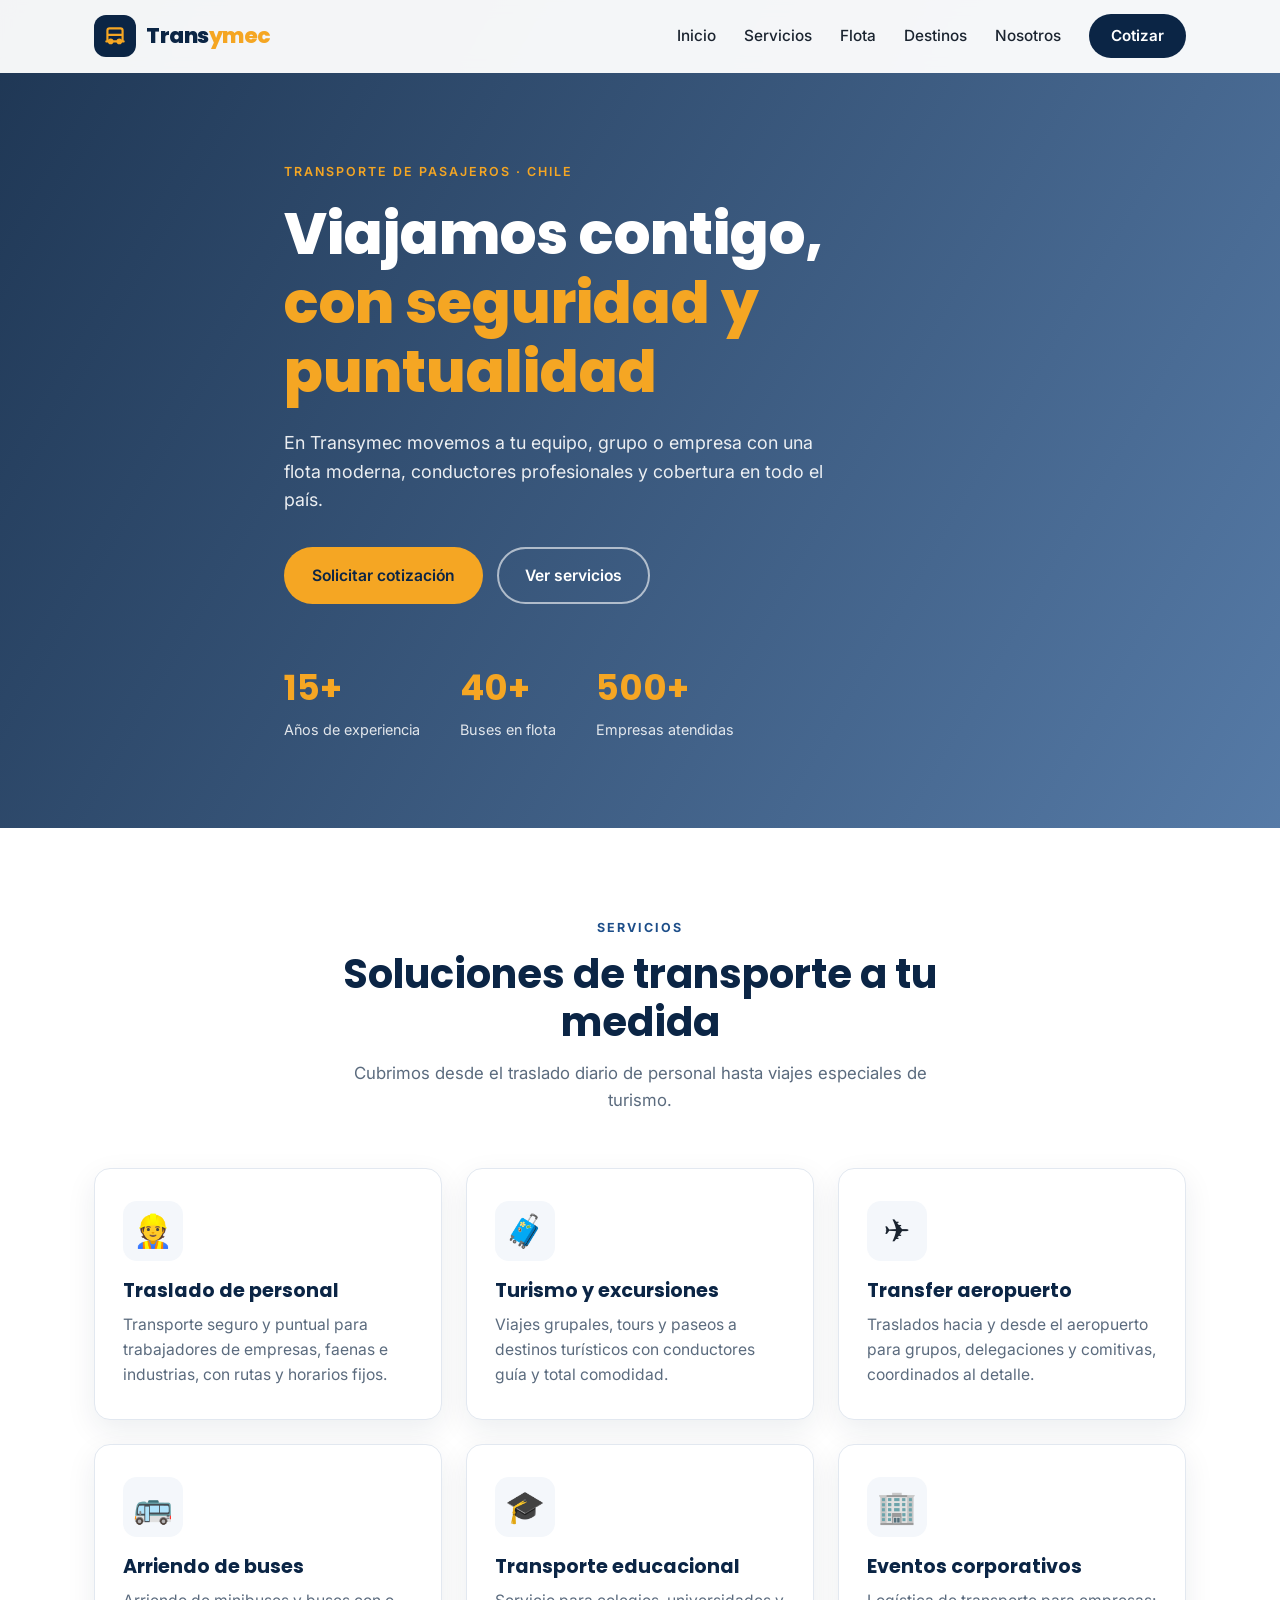
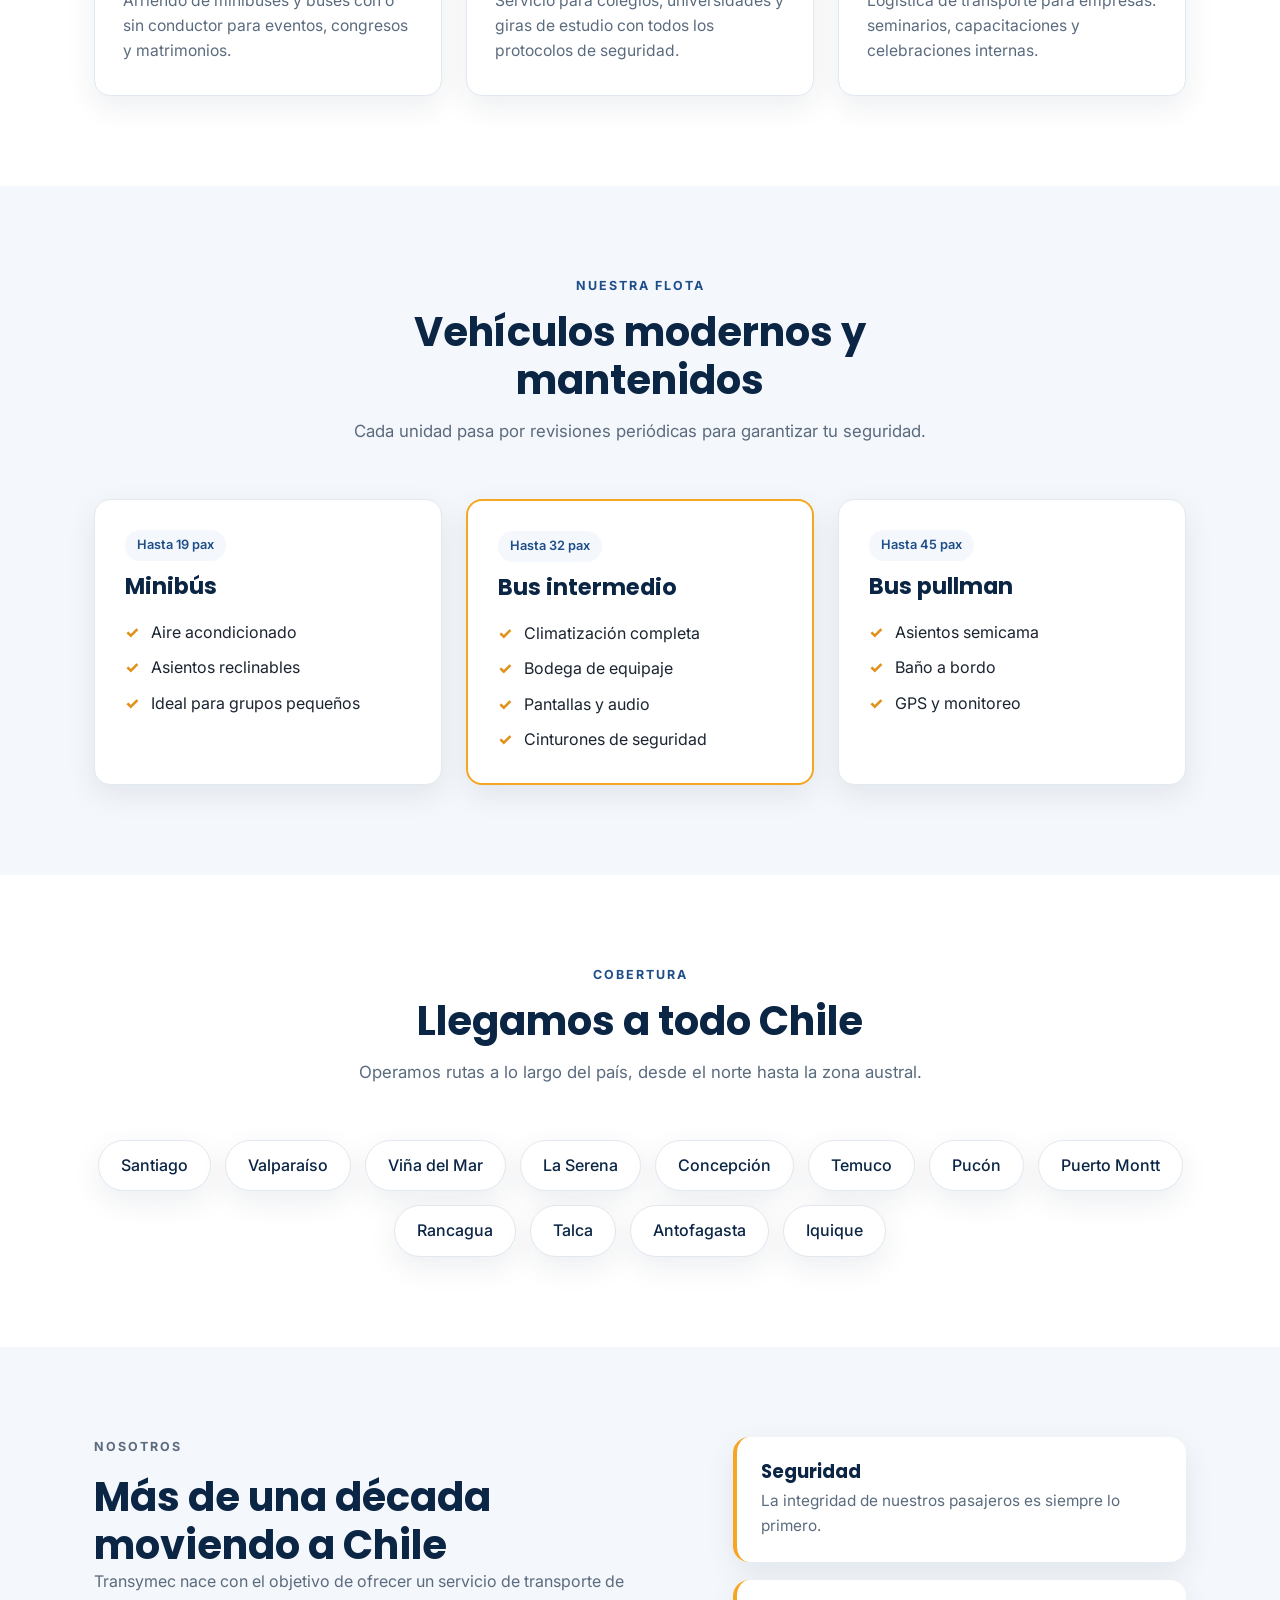
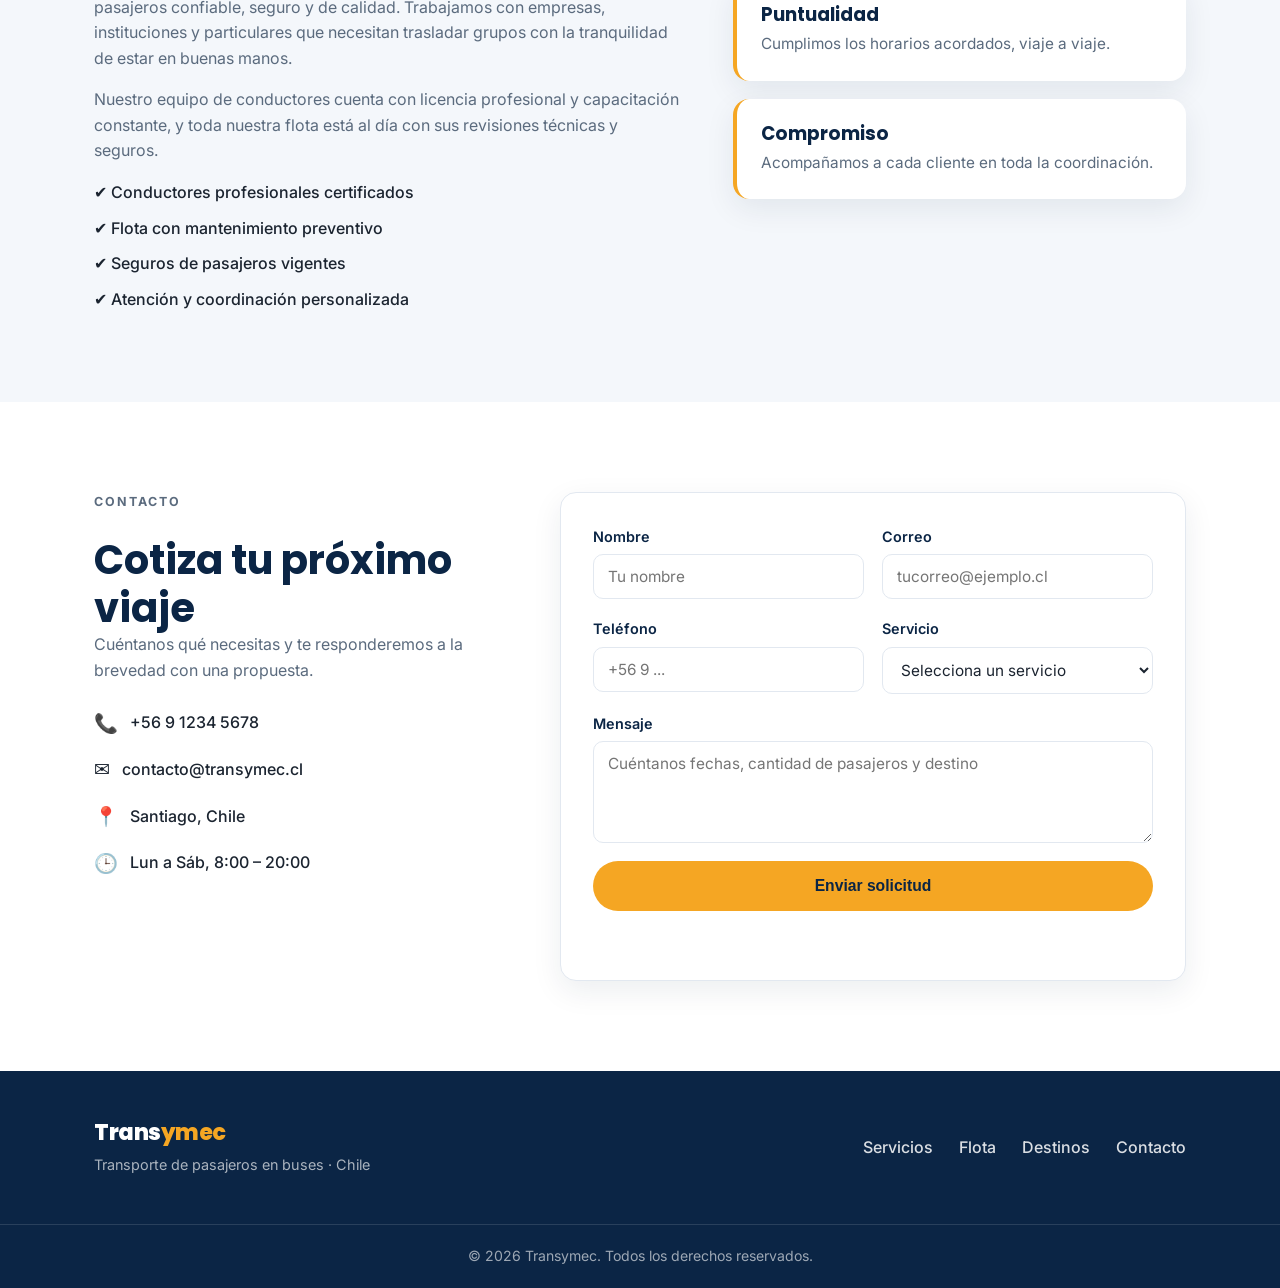
==== index.html @ c22616ce "Sitio web Transymec - versión inicial" ====
<!DOCTYPE html>
<html lang="es-CL">
<head>
  <meta charset="UTF-8" />
  <meta name="viewport" content="width=device-width, initial-scale=1.0" />
  <meta name="description" content="Transymec - Transporte de pasajeros en buses. Servicios de turismo, transfer, traslado de personal y arriendo de buses en todo Chile." />
  <title>Transymec | Transporte de Pasajeros en Buses</title>
  <link rel="preconnect" href="https://fonts.googleapis.com" />
  <link rel="preconnect" href="https://fonts.gstatic.com" crossorigin />
  <link href="https://fonts.googleapis.com/css2?family=Inter:wght@400;500;600;700;800&family=Poppins:wght@600;700;800&display=swap" rel="stylesheet" />
  <link rel="stylesheet" href="styles.css" />
</head>
<body>
  <!-- ===== Header ===== -->
  <header class="header" id="header">
    <div class="container header__inner">
      <a href="#inicio" class="brand" aria-label="Transymec inicio">
        <span class="brand__mark" aria-hidden="true">
          <svg viewBox="0 0 24 24" width="26" height="26" fill="none" stroke="currentColor" stroke-width="2" stroke-linecap="round" stroke-linejoin="round">
            <path d="M4 17h16M5 17V7a2 2 0 0 1 2-2h10a2 2 0 0 1 2 2v10M5 11h14"/>
            <circle cx="8" cy="17" r="1.6"/><circle cx="16" cy="17" r="1.6"/>
          </svg>
        </span>
        <span class="brand__text">Trans<span>ymec</span></span>
      </a>

      <nav class="nav" id="nav">
        <a href="#inicio" class="nav__link">Inicio</a>
        <a href="#servicios" class="nav__link">Servicios</a>
        <a href="#flota" class="nav__link">Flota</a>
        <a href="#destinos" class="nav__link">Destinos</a>
        <a href="#nosotros" class="nav__link">Nosotros</a>
        <a href="#contacto" class="nav__cta">Cotizar</a>
      </nav>

      <button class="nav__toggle" id="navToggle" aria-label="Abrir menú" aria-expanded="false">
        <span></span><span></span><span></span>
      </button>
    </div>
  </header>

  <!-- ===== Hero ===== -->
  <section class="hero" id="inicio">
    <div class="hero__overlay"></div>
    <div class="container hero__content">
      <p class="hero__eyebrow">Transporte de pasajeros · Chile</p>
      <h1 class="hero__title">Viajamos contigo,<br><span>con seguridad y puntualidad</span></h1>
      <p class="hero__lead">
        En Transymec movemos a tu equipo, grupo o empresa con una flota moderna,
        conductores profesionales y cobertura en todo el país.
      </p>
      <div class="hero__actions">
        <a href="#contacto" class="btn btn--primary">Solicitar cotización</a>
        <a href="#servicios" class="btn btn--ghost">Ver servicios</a>
      </div>
      <div class="hero__stats">
        <div class="stat"><strong data-count="15">0</strong><span>Años de experiencia</span></div>
        <div class="stat"><strong data-count="40">0</strong><span>Buses en flota</span></div>
        <div class="stat"><strong data-count="500">0</strong><span>Empresas atendidas</span></div>
      </div>
    </div>
  </section>

  <!-- ===== Servicios ===== -->
  <section class="section" id="servicios">
    <div class="container">
      <div class="section__head">
        <p class="section__eyebrow">Servicios</p>
        <h2 class="section__title">Soluciones de transporte a tu medida</h2>
        <p class="section__subtitle">Cubrimos desde el traslado diario de personal hasta viajes especiales de turismo.</p>
      </div>

      <div class="cards">
        <article class="card">
          <div class="card__icon">👷</div>
          <h3>Traslado de personal</h3>
          <p>Transporte seguro y puntual para trabajadores de empresas, faenas e industrias, con rutas y horarios fijos.</p>
        </article>
        <article class="card">
          <div class="card__icon">🧳</div>
          <h3>Turismo y excursiones</h3>
          <p>Viajes grupales, tours y paseos a destinos turísticos con conductores guía y total comodidad.</p>
        </article>
        <article class="card">
          <div class="card__icon">✈️</div>
          <h3>Transfer aeropuerto</h3>
          <p>Traslados hacia y desde el aeropuerto para grupos, delegaciones y comitivas, coordinados al detalle.</p>
        </article>
        <article class="card">
          <div class="card__icon">🚌</div>
          <h3>Arriendo de buses</h3>
          <p>Arriendo de minibuses y buses con o sin conductor para eventos, congresos y matrimonios.</p>
        </article>
        <article class="card">
          <div class="card__icon">🎓</div>
          <h3>Transporte educacional</h3>
          <p>Servicio para colegios, universidades y giras de estudio con todos los protocolos de seguridad.</p>
        </article>
        <article class="card">
          <div class="card__icon">🏢</div>
          <h3>Eventos corporativos</h3>
          <p>Logística de transporte para empresas: seminarios, capacitaciones y celebraciones internas.</p>
        </article>
      </div>
    </div>
  </section>

  <!-- ===== Flota ===== -->
  <section class="section section--alt" id="flota">
    <div class="container">
      <div class="section__head">
        <p class="section__eyebrow">Nuestra flota</p>
        <h2 class="section__title">Vehículos modernos y mantenidos</h2>
        <p class="section__subtitle">Cada unidad pasa por revisiones periódicas para garantizar tu seguridad.</p>
      </div>

      <div class="fleet">
        <article class="fleet__item">
          <div class="fleet__head"><span class="fleet__cap">Hasta 19 pax</span><h3>Minibús</h3></div>
          <ul class="fleet__feats">
            <li>Aire acondicionado</li>
            <li>Asientos reclinables</li>
            <li>Ideal para grupos pequeños</li>
          </ul>
        </article>
        <article class="fleet__item fleet__item--featured">
          <div class="fleet__head"><span class="fleet__cap">Hasta 32 pax</span><h3>Bus intermedio</h3></div>
          <ul class="fleet__feats">
            <li>Climatización completa</li>
            <li>Bodega de equipaje</li>
            <li>Pantallas y audio</li>
            <li>Cinturones de seguridad</li>
          </ul>
        </article>
        <article class="fleet__item">
          <div class="fleet__head"><span class="fleet__cap">Hasta 45 pax</span><h3>Bus pullman</h3></div>
          <ul class="fleet__feats">
            <li>Asientos semicama</li>
            <li>Baño a bordo</li>
            <li>GPS y monitoreo</li>
          </ul>
        </article>
      </div>
    </div>
  </section>

  <!-- ===== Destinos ===== -->
  <section class="section" id="destinos">
    <div class="container">
      <div class="section__head">
        <p class="section__eyebrow">Cobertura</p>
        <h2 class="section__title">Llegamos a todo Chile</h2>
        <p class="section__subtitle">Operamos rutas a lo largo del país, desde el norte hasta la zona austral.</p>
      </div>

      <div class="destinos">
        <span class="chip">Santiago</span>
        <span class="chip">Valparaíso</span>
        <span class="chip">Viña del Mar</span>
        <span class="chip">La Serena</span>
        <span class="chip">Concepción</span>
        <span class="chip">Temuco</span>
        <span class="chip">Pucón</span>
        <span class="chip">Puerto Montt</span>
        <span class="chip">Rancagua</span>
        <span class="chip">Talca</span>
        <span class="chip">Antofagasta</span>
        <span class="chip">Iquique</span>
      </div>
    </div>
  </section>

  <!-- ===== Nosotros ===== -->
  <section class="section section--alt" id="nosotros">
    <div class="container about">
      <div class="about__text">
        <p class="section__eyebrow">Nosotros</p>
        <h2 class="section__title">Más de una década moviendo a Chile</h2>
        <p>
          Transymec nace con el objetivo de ofrecer un servicio de transporte de pasajeros
          confiable, seguro y de calidad. Trabajamos con empresas, instituciones y particulares
          que necesitan trasladar grupos con la tranquilidad de estar en buenas manos.
        </p>
        <p>
          Nuestro equipo de conductores cuenta con licencia profesional y capacitación constante,
          y toda nuestra flota está al día con sus revisiones técnicas y seguros.
        </p>
        <ul class="about__list">
          <li>✔ Conductores profesionales certificados</li>
          <li>✔ Flota con mantenimiento preventivo</li>
          <li>✔ Seguros de pasajeros vigentes</li>
          <li>✔ Atención y coordinación personalizada</li>
        </ul>
      </div>
      <div class="about__values">
        <div class="value"><h4>Seguridad</h4><p>La integridad de nuestros pasajeros es siempre lo primero.</p></div>
        <div class="value"><h4>Puntualidad</h4><p>Cumplimos los horarios acordados, viaje a viaje.</p></div>
        <div class="value"><h4>Compromiso</h4><p>Acompañamos a cada cliente en toda la coordinación.</p></div>
      </div>
    </div>
  </section>

  <!-- ===== Contacto ===== -->
  <section class="section" id="contacto">
    <div class="container contact">
      <div class="contact__info">
        <p class="section__eyebrow">Contacto</p>
        <h2 class="section__title">Cotiza tu próximo viaje</h2>
        <p>Cuéntanos qué necesitas y te responderemos a la brevedad con una propuesta.</p>
        <ul class="contact__list">
          <li><span>📞</span> +56 9 1234 5678</li>
          <li><span>✉️</span> contacto@transymec.cl</li>
          <li><span>📍</span> Santiago, Chile</li>
          <li><span>🕒</span> Lun a Sáb, 8:00 – 20:00</li>
        </ul>
      </div>

      <form class="contact__form" id="contactForm" novalidate>
        <div class="field">
          <label for="nombre">Nombre</label>
          <input type="text" id="nombre" name="nombre" placeholder="Tu nombre" required />
        </div>
        <div class="field">
          <label for="email">Correo</label>
          <input type="email" id="email" name="email" placeholder="tucorreo@ejemplo.cl" required />
        </div>
        <div class="field">
          <label for="telefono">Teléfono</label>
          <input type="tel" id="telefono" name="telefono" placeholder="+56 9 ..." />
        </div>
        <div class="field">
          <label for="servicio">Servicio</label>
          <select id="servicio" name="servicio">
            <option value="">Selecciona un servicio</option>
            <option>Traslado de personal</option>
            <option>Turismo y excursiones</option>
            <option>Transfer aeropuerto</option>
            <option>Arriendo de buses</option>
            <option>Transporte educacional</option>
            <option>Eventos corporativos</option>
          </select>
        </div>
        <div class="field field--full">
          <label for="mensaje">Mensaje</label>
          <textarea id="mensaje" name="mensaje" rows="4" placeholder="Cuéntanos fechas, cantidad de pasajeros y destino"></textarea>
        </div>
        <button type="submit" class="btn btn--primary btn--block">Enviar solicitud</button>
        <p class="form__msg" id="formMsg" role="status"></p>
      </form>
    </div>
  </section>

  <!-- ===== Footer ===== -->
  <footer class="footer">
    <div class="container footer__inner">
      <div class="footer__brand">
        <span class="brand__text">Trans<span>ymec</span></span>
        <p>Transporte de pasajeros en buses · Chile</p>
      </div>
      <nav class="footer__nav">
        <a href="#servicios">Servicios</a>
        <a href="#flota">Flota</a>
        <a href="#destinos">Destinos</a>
        <a href="#contacto">Contacto</a>
      </nav>
    </div>
    <div class="footer__bottom">
      <div class="container">
        <p>© <span id="year"></span> Transymec. Todos los derechos reservados.</p>
      </div>
    </div>
  </footer>

  <script src="script.js"></script>
</body>
</html>
---- styles.css ----
/* ===== Variables & Reset ===== */
:root {
  --blue-900: #0b2545;
  --blue-700: #13315c;
  --blue-500: #1d4e89;
  --accent: #f5a623;
  --accent-dark: #e0911a;
  --ink: #1b2430;
  --muted: #5b6b7e;
  --bg: #ffffff;
  --bg-alt: #f4f7fb;
  --line: #e2e8f0;
  --white: #ffffff;
  --radius: 16px;
  --shadow: 0 10px 30px rgba(11, 37, 69, 0.08);
  --shadow-lg: 0 20px 50px rgba(11, 37, 69, 0.15);
  --max: 1140px;
}

* { margin: 0; padding: 0; box-sizing: border-box; }

html { scroll-behavior: smooth; scroll-padding-top: 80px; }

body {
  font-family: "Inter", system-ui, -apple-system, sans-serif;
  color: var(--ink);
  background: var(--bg);
  line-height: 1.6;
  -webkit-font-smoothing: antialiased;
}

h1, h2, h3, h4, .brand__text { font-family: "Poppins", "Inter", sans-serif; line-height: 1.2; }
img { max-width: 100%; display: block; }
a { text-decoration: none; color: inherit; }

.container { width: 100%; max-width: var(--max); margin: 0 auto; padding: 0 24px; }

/* ===== Buttons ===== */
.btn {
  display: inline-flex; align-items: center; justify-content: center;
  gap: 8px; padding: 14px 26px; border-radius: 999px;
  font-weight: 600; font-size: 0.98rem; cursor: pointer;
  border: 2px solid transparent; transition: transform .15s ease, box-shadow .2s ease, background .2s ease;
}
.btn:active { transform: translateY(1px); }
.btn--primary { background: var(--accent); color: var(--blue-900); }
.btn--primary:hover { background: var(--accent-dark); box-shadow: 0 8px 20px rgba(245,166,35,.35); }
.btn--ghost { background: transparent; color: var(--white); border-color: rgba(255,255,255,.6); }
.btn--ghost:hover { background: rgba(255,255,255,.12); }
.btn--block { width: 100%; }

/* ===== Header ===== */
.header {
  position: fixed; top: 0; left: 0; right: 0; z-index: 100;
  background: rgba(255,255,255,.95); backdrop-filter: blur(8px);
  border-bottom: 1px solid transparent; transition: box-shadow .25s ease, border-color .25s ease;
}
.header.scrolled { box-shadow: var(--shadow); border-color: var(--line); }
.header__inner { display: flex; align-items: center; justify-content: space-between; height: 72px; }

.brand { display: inline-flex; align-items: center; gap: 10px; color: var(--blue-900); }
.brand__mark {
  display: grid; place-items: center; width: 42px; height: 42px;
  border-radius: 12px; background: var(--blue-900); color: var(--accent);
}
.brand__text { font-weight: 800; font-size: 1.35rem; letter-spacing: -.5px; }
.brand__text span { color: var(--accent); }

.nav { display: flex; align-items: center; gap: 28px; }
.nav__link { font-weight: 500; color: var(--ink); font-size: .96rem; position: relative; }
.nav__link::after {
  content: ""; position: absolute; left: 0; bottom: -6px; width: 0; height: 2px;
  background: var(--accent); transition: width .2s ease;
}
.nav__link:hover { color: var(--blue-500); }
.nav__link:hover::after { width: 100%; }
.nav__cta {
  background: var(--blue-900); color: var(--white); padding: 10px 22px;
  border-radius: 999px; font-weight: 600; font-size: .95rem; transition: background .2s ease;
}
.nav__cta:hover { background: var(--blue-700); }

.nav__toggle { display: none; flex-direction: column; gap: 5px; background: none; border: none; cursor: pointer; padding: 6px; }
.nav__toggle span { width: 26px; height: 3px; background: var(--blue-900); border-radius: 2px; transition: .3s ease; }
.nav__toggle.open span:nth-child(1) { transform: translateY(8px) rotate(45deg); }
.nav__toggle.open span:nth-child(2) { opacity: 0; }
.nav__toggle.open span:nth-child(3) { transform: translateY(-8px) rotate(-45deg); }

/* ===== Hero ===== */
.hero {
  position: relative; min-height: 92vh; display: flex; align-items: center;
  padding-top: 72px; color: var(--white);
  background:
    linear-gradient(120deg, rgba(11,37,69,.92), rgba(29,78,137,.75)),
    url("https://images.unsplash.com/photo-1544620347-c4fd4a3d5957?auto=format&fit=crop&w=1600&q=80") center/cover no-repeat;
}
.hero__content { position: relative; max-width: 760px; padding-top: 40px; padding-bottom: 40px; }
.hero__eyebrow {
  display: inline-block; text-transform: uppercase; letter-spacing: 2px;
  font-size: .78rem; font-weight: 600; color: var(--accent); margin-bottom: 18px;
}
.hero__title { font-size: clamp(2.2rem, 5vw, 3.6rem); font-weight: 800; }
.hero__title span { color: var(--accent); }
.hero__lead { margin: 22px 0 32px; font-size: 1.12rem; max-width: 560px; color: rgba(255,255,255,.9); }
.hero__actions { display: flex; gap: 14px; flex-wrap: wrap; }

.hero__stats { display: flex; gap: 40px; margin-top: 56px; flex-wrap: wrap; }
.stat strong { display: block; font-family: "Poppins"; font-size: 2.2rem; color: var(--accent); }
.stat span { font-size: .9rem; color: rgba(255,255,255,.85); }

/* ===== Sections ===== */
.section { padding: 90px 0; }
.section--alt { background: var(--bg-alt); }
.section__head { text-align: center; max-width: 640px; margin: 0 auto 54px; }
.section__eyebrow { text-transform: uppercase; letter-spacing: 2px; font-size: .78rem; font-weight: 700; color: var(--blue-500); margin-bottom: 12px; }
.section__title { font-size: clamp(1.7rem, 3.4vw, 2.5rem); font-weight: 700; color: var(--blue-900); }
.section__subtitle { margin-top: 14px; color: var(--muted); font-size: 1.05rem; }

/* ===== Cards (servicios) ===== */
.cards { display: grid; grid-template-columns: repeat(3, 1fr); gap: 24px; }
.card {
  background: var(--white); border: 1px solid var(--line); border-radius: var(--radius);
  padding: 32px 28px; box-shadow: var(--shadow); transition: transform .2s ease, box-shadow .2s ease;
}
.card:hover { transform: translateY(-6px); box-shadow: var(--shadow-lg); }
.card__icon { font-size: 2rem; width: 60px; height: 60px; display: grid; place-items: center; border-radius: 14px; background: var(--bg-alt); margin-bottom: 18px; }
.card h3 { font-size: 1.2rem; color: var(--blue-900); margin-bottom: 10px; }
.card p { color: var(--muted); font-size: .98rem; }

/* ===== Flota ===== */
.fleet { display: grid; grid-template-columns: repeat(3, 1fr); gap: 24px; }
.fleet__item {
  background: var(--white); border: 1px solid var(--line); border-radius: var(--radius);
  padding: 30px; box-shadow: var(--shadow); display: flex; flex-direction: column; gap: 20px;
}
.fleet__item--featured { border: 2px solid var(--accent); transform: translateY(-8px); }
.fleet__cap { display: inline-block; font-size: .8rem; font-weight: 600; color: var(--blue-500); background: var(--bg-alt); padding: 5px 12px; border-radius: 999px; }
.fleet__head h3 { margin-top: 12px; color: var(--blue-900); font-size: 1.4rem; }
.fleet__feats { list-style: none; display: flex; flex-direction: column; gap: 10px; }
.fleet__feats li { position: relative; padding-left: 26px; color: var(--ink); }
.fleet__feats li::before { content: "✓"; position: absolute; left: 0; color: var(--accent-dark); font-weight: 800; }

/* ===== Destinos ===== */
.destinos { display: flex; flex-wrap: wrap; gap: 14px; justify-content: center; }
.chip {
  background: var(--white); border: 1px solid var(--line); border-radius: 999px;
  padding: 12px 22px; font-weight: 500; color: var(--blue-900); box-shadow: var(--shadow);
  transition: transform .15s ease, background .2s ease, color .2s ease;
}
.chip:hover { background: var(--blue-900); color: var(--white); transform: translateY(-3px); }

/* ===== Nosotros ===== */
.about { display: grid; grid-template-columns: 1.3fr 1fr; gap: 50px; align-items: start; }
.about__text p { color: var(--muted); margin-bottom: 16px; }
.about__list { list-style: none; margin-top: 10px; display: grid; gap: 10px; }
.about__list li { font-weight: 500; color: var(--ink); }
.about__values { display: grid; gap: 18px; }
.value { background: var(--white); border-radius: var(--radius); padding: 24px; border-left: 4px solid var(--accent); box-shadow: var(--shadow); }
.value h4 { color: var(--blue-900); font-size: 1.15rem; margin-bottom: 6px; }
.value p { color: var(--muted); font-size: .96rem; }

/* ===== Contacto ===== */
.contact { display: grid; grid-template-columns: 1fr 1.2fr; gap: 50px; align-items: start; }
.contact__info p { color: var(--muted); margin-bottom: 24px; }
.contact__list { list-style: none; display: grid; gap: 16px; }
.contact__list li { display: flex; align-items: center; gap: 12px; font-weight: 500; }
.contact__list span { font-size: 1.2rem; }

.contact__form {
  background: var(--white); border: 1px solid var(--line); border-radius: var(--radius);
  padding: 32px; box-shadow: var(--shadow); display: grid; grid-template-columns: 1fr 1fr; gap: 18px;
}
.field { display: flex; flex-direction: column; gap: 6px; }
.field--full { grid-column: 1 / -1; }
.field label { font-size: .9rem; font-weight: 600; color: var(--blue-900); }
.field input, .field select, .field textarea {
  border: 1px solid var(--line); border-radius: 10px; padding: 12px 14px;
  font-family: inherit; font-size: .96rem; color: var(--ink); background: var(--bg); transition: border-color .2s ease, box-shadow .2s ease;
}
.field input:focus, .field select:focus, .field textarea:focus {
  outline: none; border-color: var(--blue-500); box-shadow: 0 0 0 3px rgba(29,78,137,.12);
}
.contact__form .btn--block { grid-column: 1 / -1; }
.form__msg { grid-column: 1 / -1; font-weight: 600; color: var(--blue-500); min-height: 1.2em; text-align: center; }

/* ===== Footer ===== */
.footer { background: var(--blue-900); color: rgba(255,255,255,.85); }
.footer__inner { display: flex; justify-content: space-between; align-items: center; gap: 24px; padding: 48px 24px; flex-wrap: wrap; }
.footer__brand .brand__text { color: var(--white); font-size: 1.4rem; }
.footer__brand p { font-size: .9rem; margin-top: 6px; color: rgba(255,255,255,.65); }
.footer__nav { display: flex; gap: 26px; flex-wrap: wrap; }
.footer__nav a { color: rgba(255,255,255,.85); font-weight: 500; transition: color .2s ease; }
.footer__nav a:hover { color: var(--accent); }
.footer__bottom { border-top: 1px solid rgba(255,255,255,.12); }
.footer__bottom p { padding: 20px 0; font-size: .88rem; text-align: center; color: rgba(255,255,255,.6); }

/* ===== Reveal animation ===== */
.reveal { opacity: 0; transform: translateY(24px); transition: opacity .6s ease, transform .6s ease; }
.reveal.visible { opacity: 1; transform: none; }

/* ===== Responsive ===== */
@media (max-width: 900px) {
  .cards, .fleet { grid-template-columns: repeat(2, 1fr); }
  .about, .contact { grid-template-columns: 1fr; }
  .fleet__item--featured { transform: none; }
}
@media (max-width: 720px) {
  .nav {
    position: fixed; top: 72px; right: 0; width: min(80vw, 320px); height: calc(100vh - 72px);
    background: var(--white); flex-direction: column; align-items: flex-start; gap: 4px;
    padding: 24px; box-shadow: var(--shadow-lg); transform: translateX(100%); transition: transform .3s ease;
  }
  .nav.open { transform: translateX(0); }
  .nav__link, .nav__cta { width: 100%; padding: 14px 8px; }
  .nav__cta { text-align: center; margin-top: 8px; }
  .nav__toggle { display: flex; }
  .hero__stats { gap: 28px; }
  .stat strong { font-size: 1.8rem; }
}
@media (max-width: 560px) {
  .cards, .fleet { grid-template-columns: 1fr; }
  .contact__form { grid-template-columns: 1fr; }
  .section { padding: 64px 0; }
}
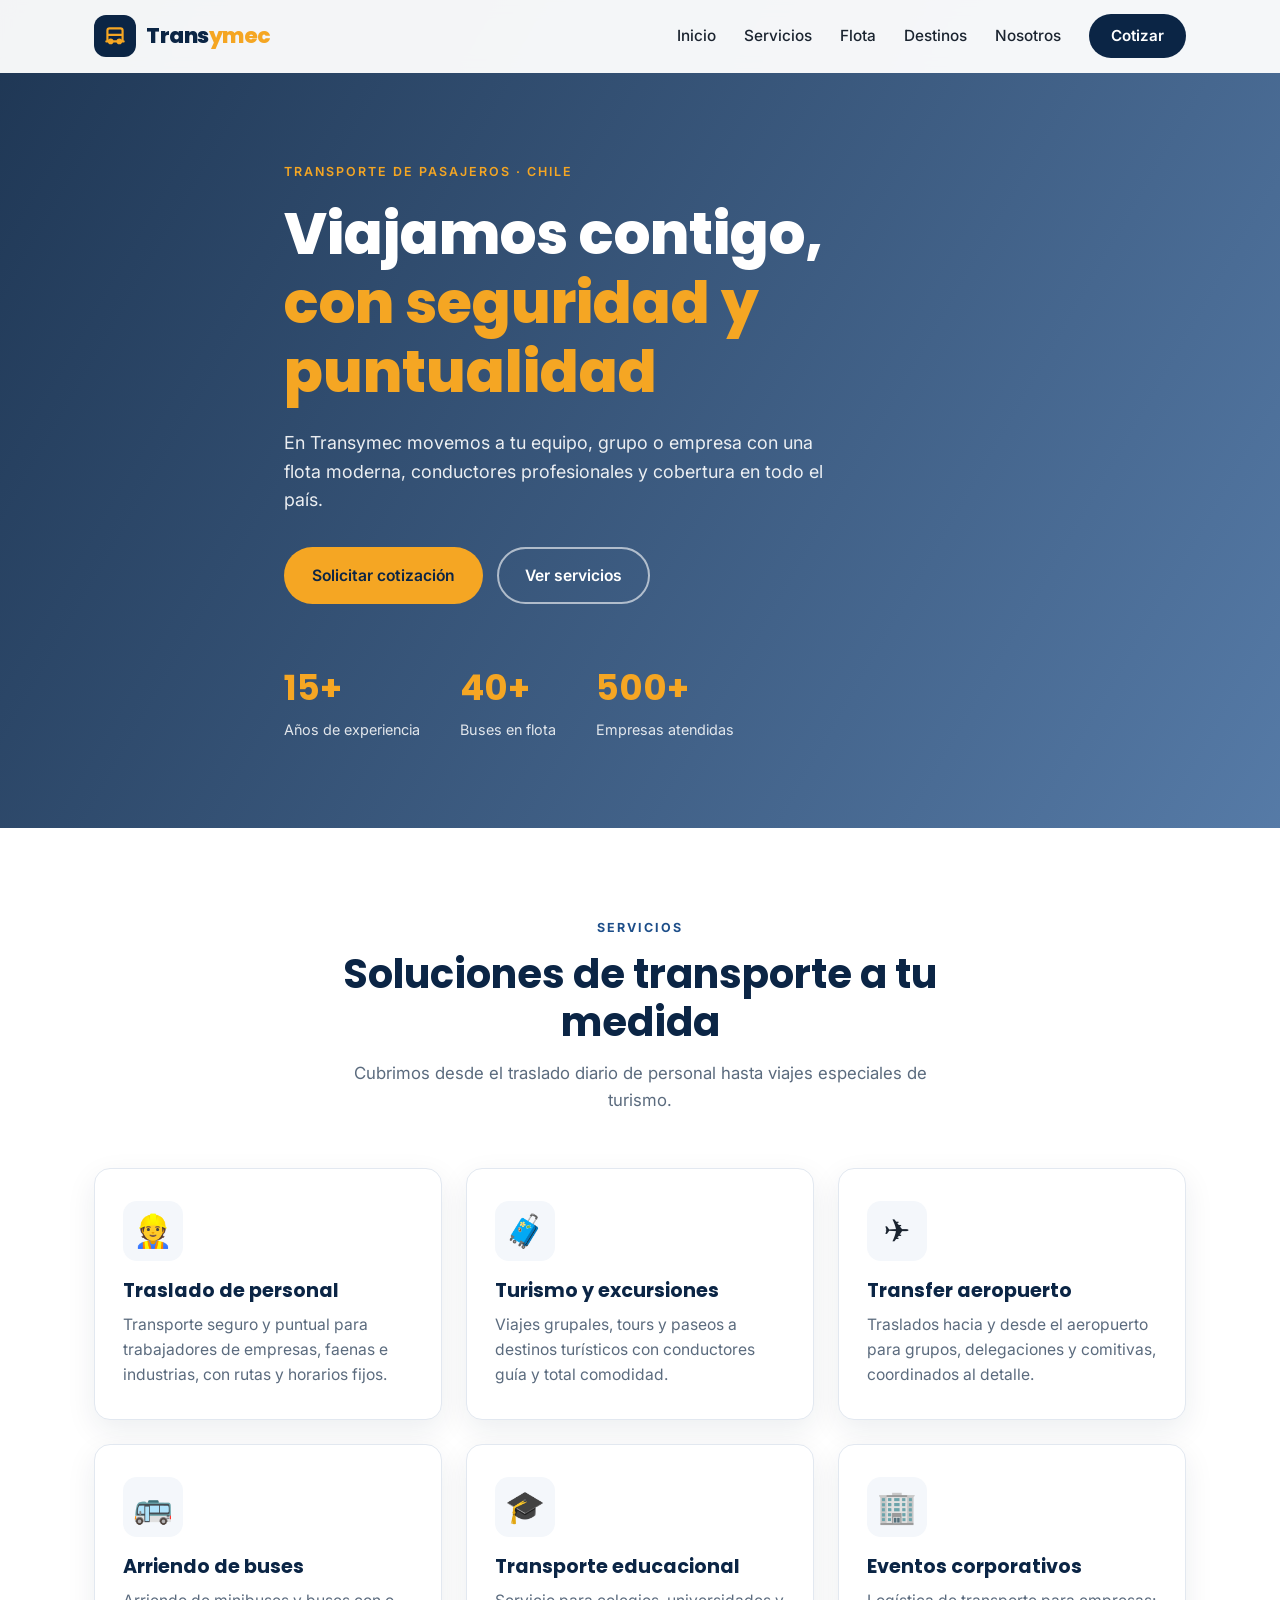
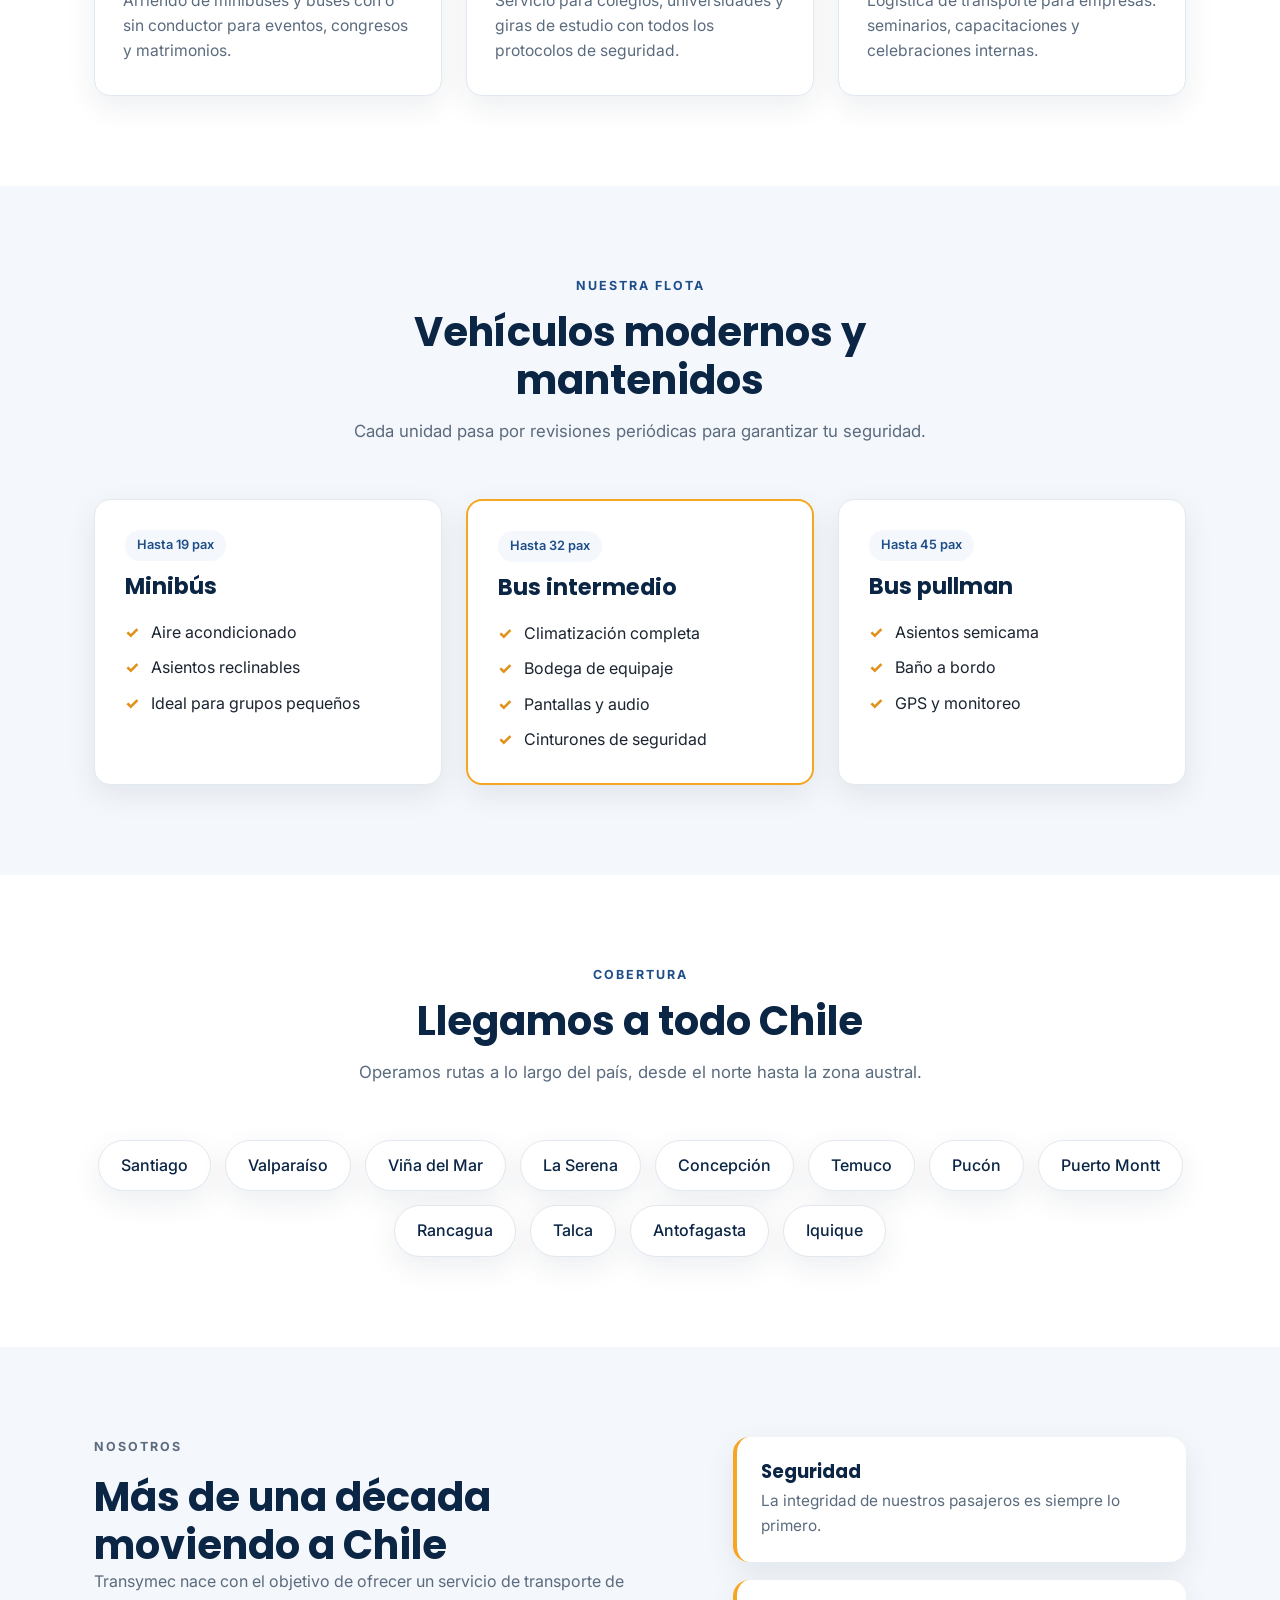
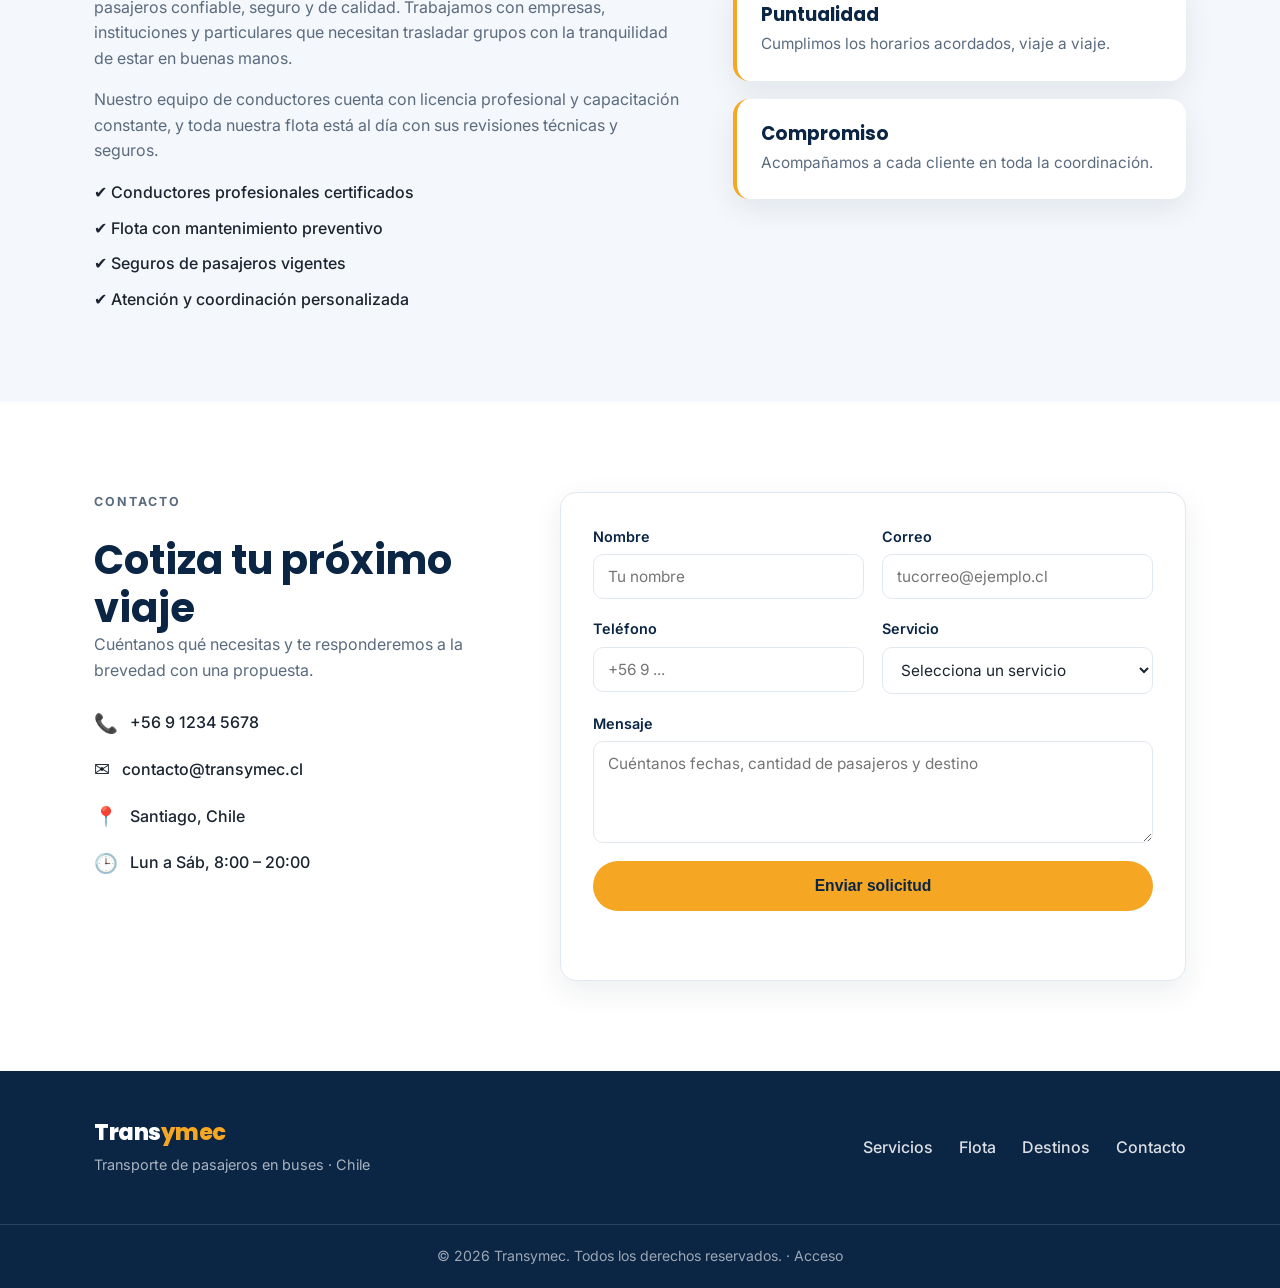
==== commit 73acf7b1: "Agregar login seguro (Supabase Auth) y panel de administracion" ====
--- a/index.html
+++ b/index.html
@@ -215,7 +215,9 @@
         </ul>
       </div>
 
-      <form class="contact__form" id="contactForm" novalidate>
+      <form class="contact__form" id="contactForm" action="https://formspree.io/f/mkoaqvpo" method="POST" novalidate>
+        <input type="hidden" name="_subject" value="Nueva cotización desde transymec.cl" />
+        <input type="text" name="_gotcha" style="display:none" tabindex="-1" autocomplete="off" aria-hidden="true" />
         <div class="field">
           <label for="nombre">Nombre</label>
           <input type="text" id="nombre" name="nombre" placeholder="Tu nombre" required />
@@ -266,7 +268,7 @@
     </div>
     <div class="footer__bottom">
       <div class="container">
-        <p>© <span id="year"></span> Transymec. Todos los derechos reservados.</p>
+        <p>© <span id="year"></span> Transymec. Todos los derechos reservados. · <a href="login.html" style="color:rgba(255,255,255,.6)">Acceso</a></p>
       </div>
     </div>
   </footer>
--- a/styles.css
+++ b/styles.css
@@ -222,3 +222,71 @@
   .contact__form { grid-template-columns: 1fr; }
   .section { padding: 64px 0; }
 }
+
+/* ===== Autenticación (login) ===== */
+.auth-body {
+  min-height: 100vh; display: grid; place-items: center; padding: 24px;
+  background: linear-gradient(135deg, var(--blue-900), var(--blue-500));
+}
+.auth-wrap { width: 100%; max-width: 420px; }
+.auth-card {
+  background: var(--white); border-radius: 20px; padding: 40px 34px;
+  box-shadow: var(--shadow-lg); text-align: center;
+}
+.auth-brand { justify-content: center; margin-bottom: 22px; }
+.auth-title { font-size: 1.5rem; color: var(--blue-900); }
+.auth-sub { color: var(--muted); font-size: .96rem; margin: 6px 0 26px; }
+.auth-form { display: grid; gap: 16px; text-align: left; }
+.auth-form .field label { font-size: .9rem; font-weight: 600; color: var(--blue-900); }
+.auth-form input {
+  width: 100%; border: 1px solid var(--line); border-radius: 10px; padding: 12px 14px;
+  font-family: inherit; font-size: .96rem; color: var(--ink); background: var(--bg);
+  transition: border-color .2s ease, box-shadow .2s ease;
+}
+.auth-form input:focus {
+  outline: none; border-color: var(--blue-500); box-shadow: 0 0 0 3px rgba(29,78,137,.12);
+}
+.pwd { position: relative; }
+.pwd input { padding-right: 46px; }
+.pwd__toggle {
+  position: absolute; right: 6px; top: 50%; transform: translateY(-50%);
+  background: none; border: none; cursor: pointer; font-size: 1.1rem; padding: 6px;
+}
+.auth-form .btn--block { margin-top: 4px; }
+.auth-back { display: inline-block; margin-top: 22px; color: var(--blue-500); font-weight: 500; font-size: .92rem; }
+.auth-back:hover { text-decoration: underline; }
+
+/* ===== Panel admin ===== */
+.admin-body { background: var(--bg-alt); min-height: 100vh; }
+.admin-shell { display: none; }
+.admin-body.auth-ready .admin-shell { display: block; }
+.admin-body.auth-ready .auth-checking { display: none; }
+.auth-checking { min-height: 100vh; display: grid; place-items: center; color: var(--muted); }
+
+.admin-top { background: var(--blue-900); color: var(--white); }
+.admin-top__inner { display: flex; align-items: center; justify-content: space-between; height: 68px; gap: 16px; }
+.admin-top .brand, .admin-top .brand__text { color: var(--white); }
+.admin-user { display: flex; align-items: center; gap: 16px; }
+.admin-user__name { font-size: .92rem; color: rgba(255,255,255,.9); }
+.btn--ghost-dark { background: transparent; color: var(--white); border-color: rgba(255,255,255,.5); padding: 9px 18px; }
+.btn--ghost-dark:hover { background: rgba(255,255,255,.12); }
+
+.admin-main { padding: 48px 24px; }
+.admin-h1 { font-size: 1.8rem; color: var(--blue-900); }
+.admin-lead { color: var(--muted); margin: 8px 0 32px; }
+.admin-cards { display: grid; grid-template-columns: repeat(3, 1fr); gap: 22px; }
+.admin-card {
+  background: var(--white); border: 1px solid var(--line); border-radius: var(--radius);
+  padding: 28px; box-shadow: var(--shadow); position: relative;
+}
+.admin-card__icon { font-size: 1.8rem; display: block; margin-bottom: 12px; }
+.admin-card h3 { color: var(--blue-900); margin-bottom: 8px; }
+.admin-card p { color: var(--muted); font-size: .95rem; }
+.admin-badge {
+  display: inline-block; margin-top: 14px; font-size: .76rem; font-weight: 600;
+  color: var(--accent-dark); background: #fdf3e1; padding: 4px 12px; border-radius: 999px;
+}
+@media (max-width: 760px) {
+  .admin-cards { grid-template-columns: 1fr; }
+  .admin-user__name { display: none; }
+}
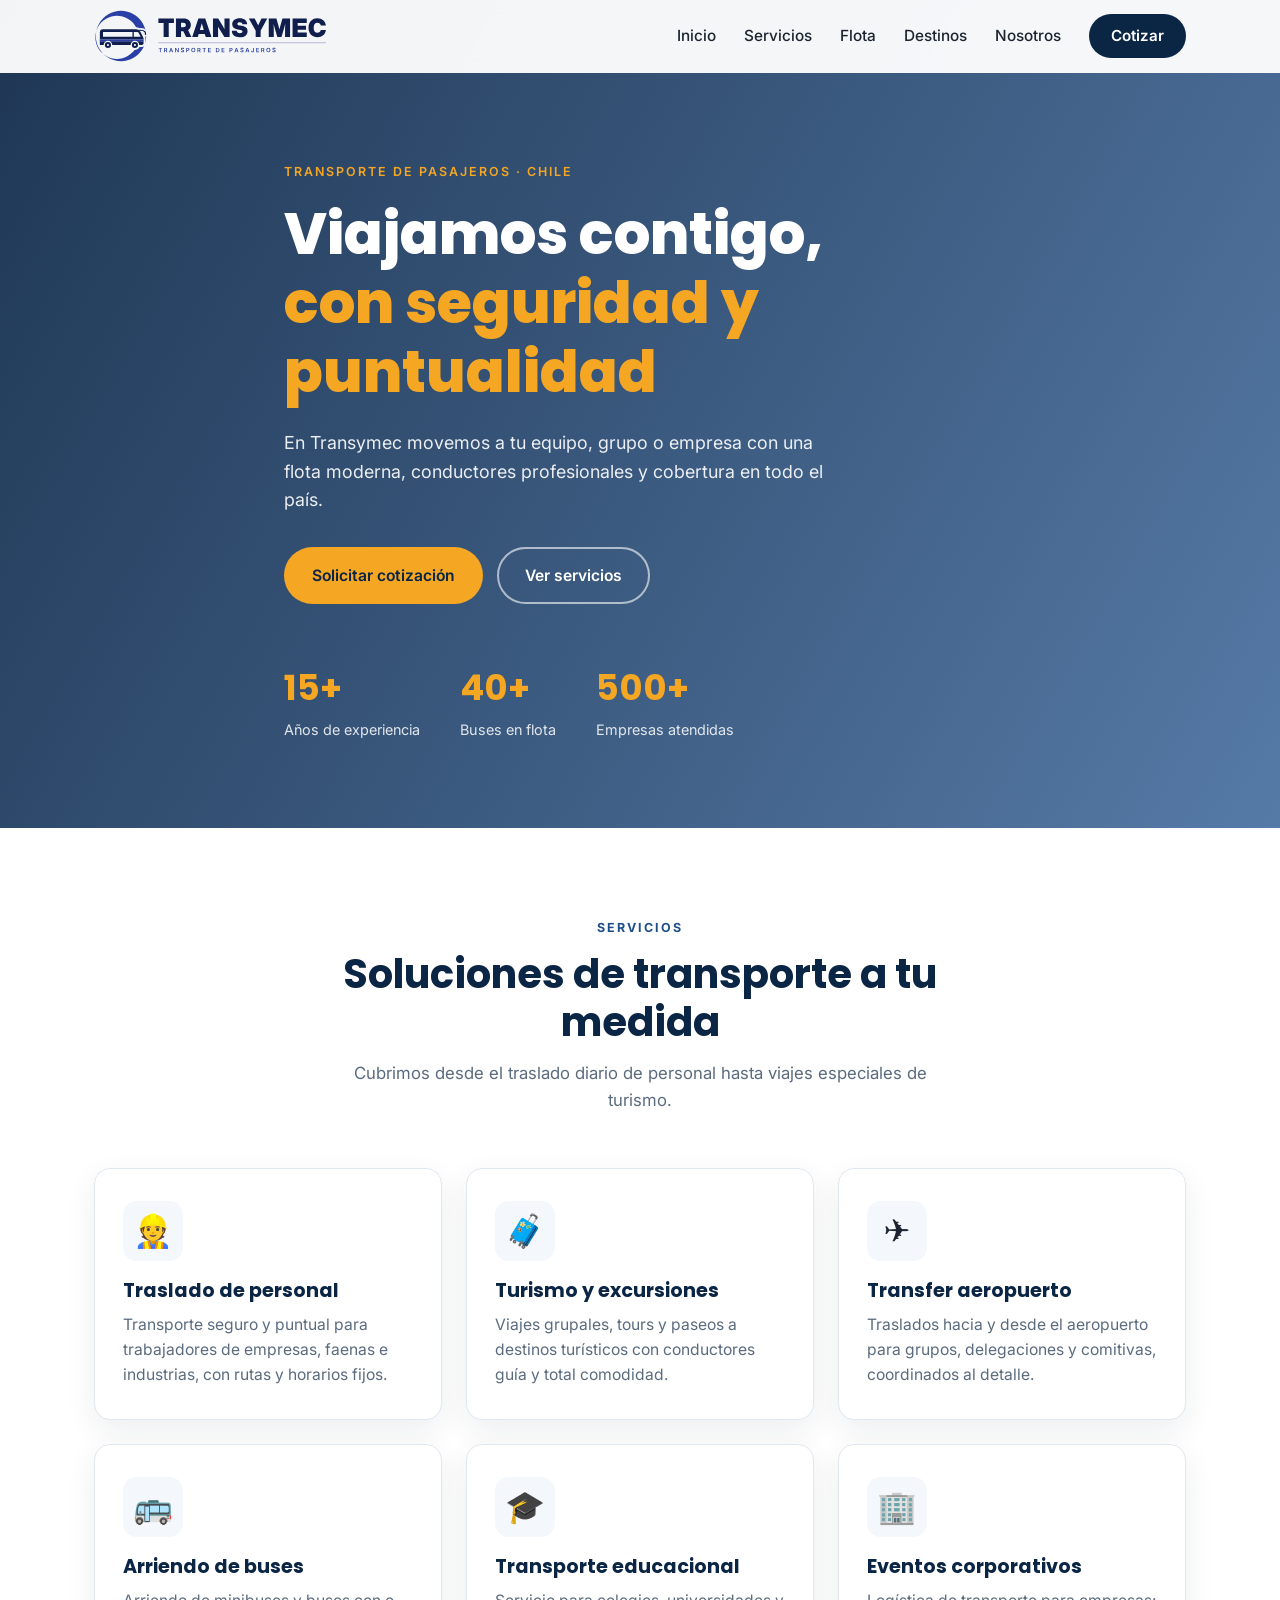
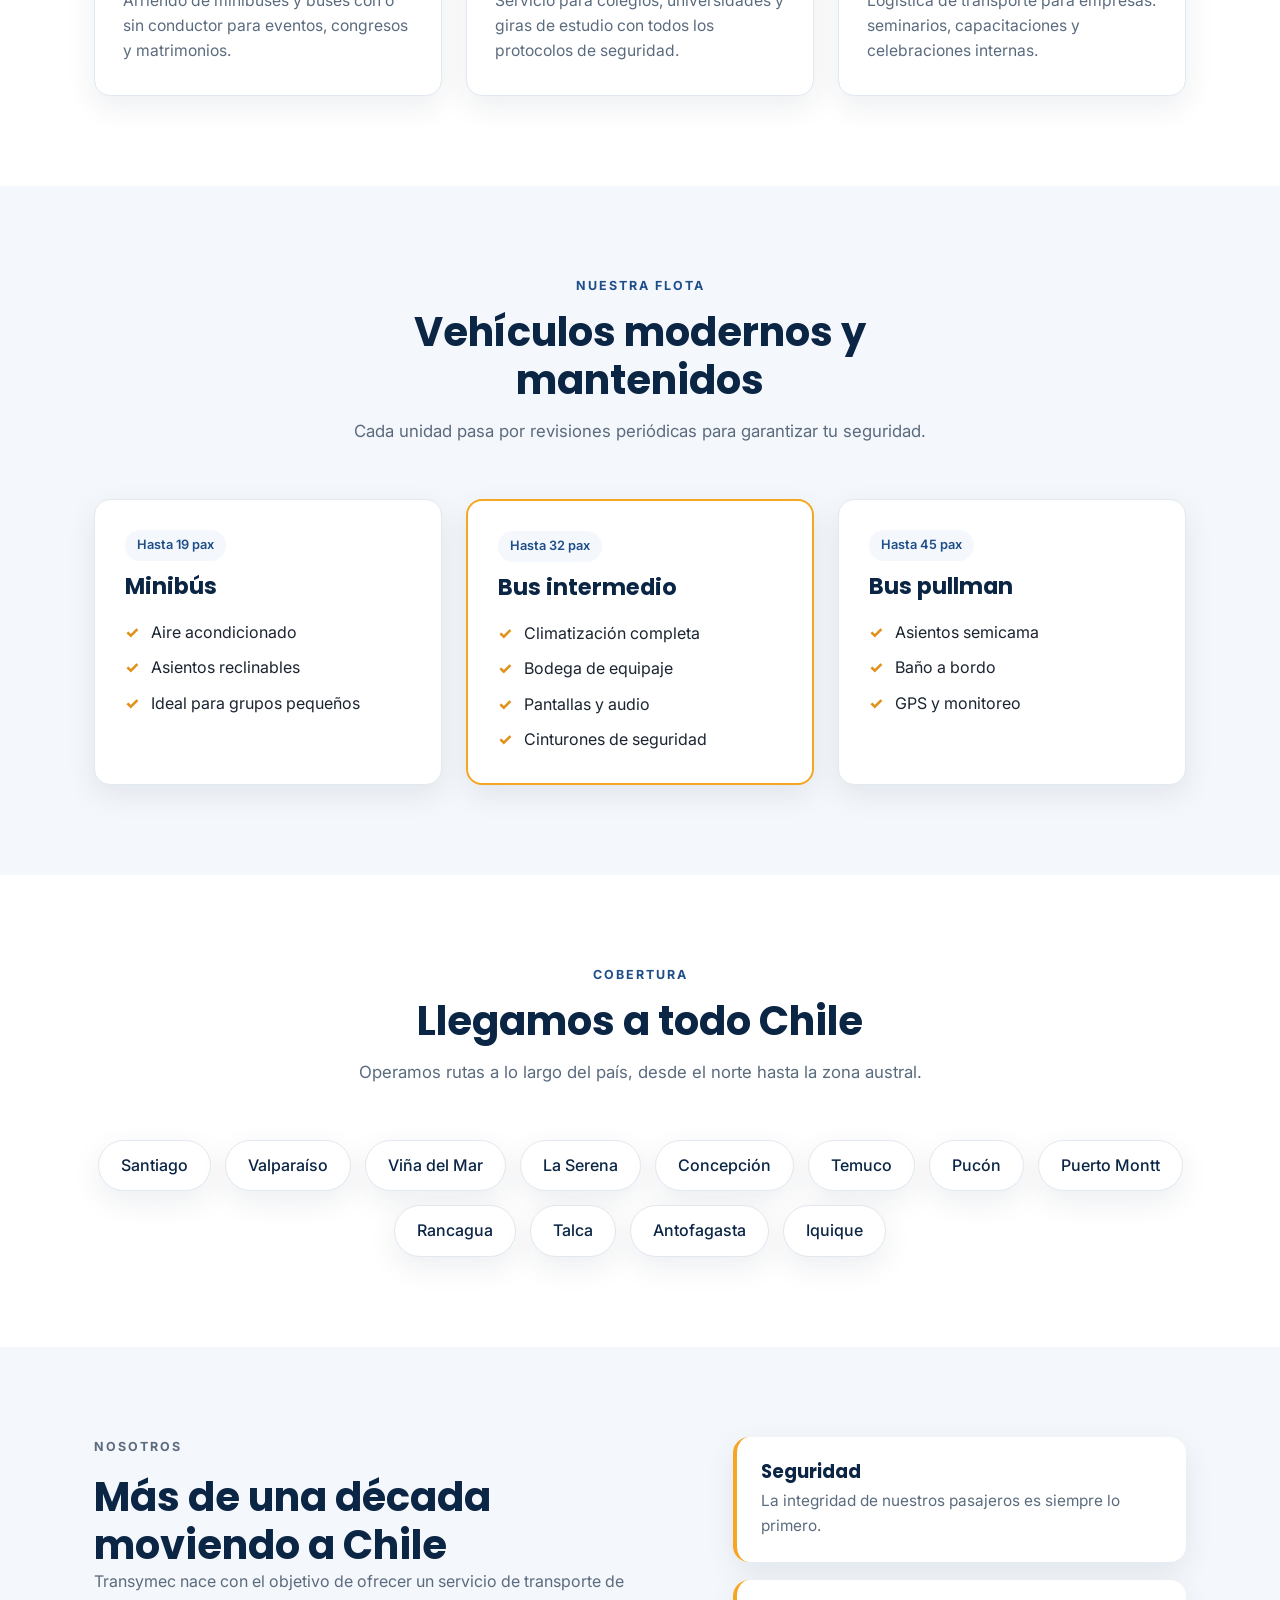
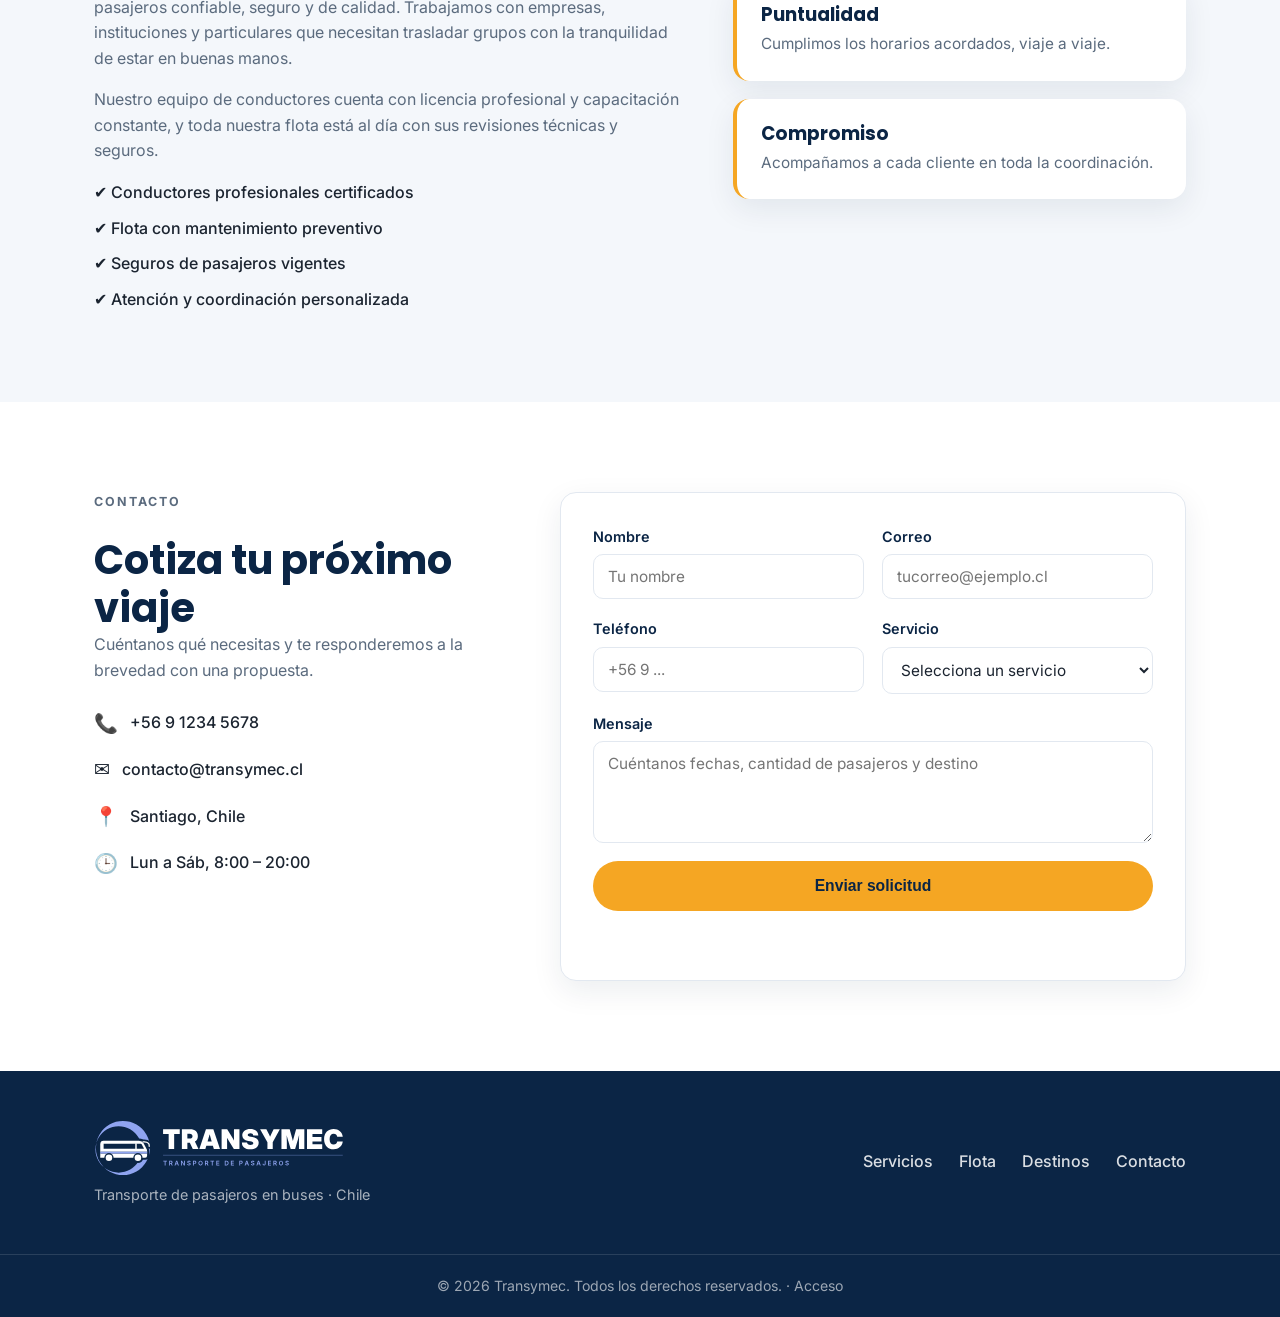
==== commit ec63fbf6: "Nuevo logo corporativo TRANSYMEC e implementación en el sitio - Sistema de logo en SVG: logo horizon" ====
--- a/index.html
+++ b/index.html
@@ -8,6 +8,12 @@
   <link rel="preconnect" href="https://fonts.googleapis.com" />
   <link rel="preconnect" href="https://fonts.gstatic.com" crossorigin />
   <link href="https://fonts.googleapis.com/css2?family=Inter:wght@400;500;600;700;800&family=Poppins:wght@600;700;800&display=swap" rel="stylesheet" />
+  <link rel="icon" href="favicon.svg" type="image/svg+xml" />
+  <link rel="apple-touch-icon" href="assets/logo/apple-touch-icon.png" />
+  <meta property="og:title" content="Transymec | Transporte de Pasajeros en Buses" />
+  <meta property="og:description" content="Transporte de pasajeros con seguridad, comodidad y puntualidad en todo Chile." />
+  <meta property="og:image" content="https://jonhblackrc1.github.io/transymec/assets/logo/og-image.png" />
+  <meta name="theme-color" content="#0F1E4D" />
   <link rel="stylesheet" href="styles.css" />
 </head>
 <body>
@@ -15,14 +21,8 @@
   <header class="header" id="header">
     <div class="container header__inner">
       <a href="#inicio" class="brand" aria-label="Transymec inicio">
-        <span class="brand__mark" aria-hidden="true">
-          <svg viewBox="0 0 24 24" width="26" height="26" fill="none" stroke="currentColor" stroke-width="2" stroke-linecap="round" stroke-linejoin="round">
-            <path d="M4 17h16M5 17V7a2 2 0 0 1 2-2h10a2 2 0 0 1 2 2v10M5 11h14"/>
-            <circle cx="8" cy="17" r="1.6"/><circle cx="16" cy="17" r="1.6"/>
-          </svg>
-        </span>
-        <span class="brand__text">Trans<span>ymec</span></span>
-      </a>
+          <img class="brand__logo" src="assets/logo/transymec-logo.svg" alt="TRANSYMEC — Transporte de pasajeros" width="300" height="72" />
+        </a>
 
       <nav class="nav" id="nav">
         <a href="#inicio" class="nav__link">Inicio</a>
@@ -256,7 +256,7 @@
   <footer class="footer">
     <div class="container footer__inner">
       <div class="footer__brand">
-        <span class="brand__text">Trans<span>ymec</span></span>
+        <img class="footer__logo" src="assets/logo/transymec-logo-blanco.svg" alt="TRANSYMEC" width="260" height="62" />
         <p>Transporte de pasajeros en buses · Chile</p>
       </div>
       <nav class="footer__nav">
--- a/styles.css
+++ b/styles.css
@@ -290,3 +290,12 @@
   .admin-cards { grid-template-columns: 1fr; }
   .admin-user__name { display: none; }
 }
+
+/* ===== Logo corporativo ===== */
+.brand__logo { height: 54px; width: auto; display: block; }
+.auth-brand .brand__logo { height: 60px; margin: 0 auto; }
+.admin-top .brand__logo { height: 42px; }
+.footer__logo { height: 58px; width: auto; display: block; }
+@media (max-width: 600px) {
+  .brand__logo { height: 40px; }
+}
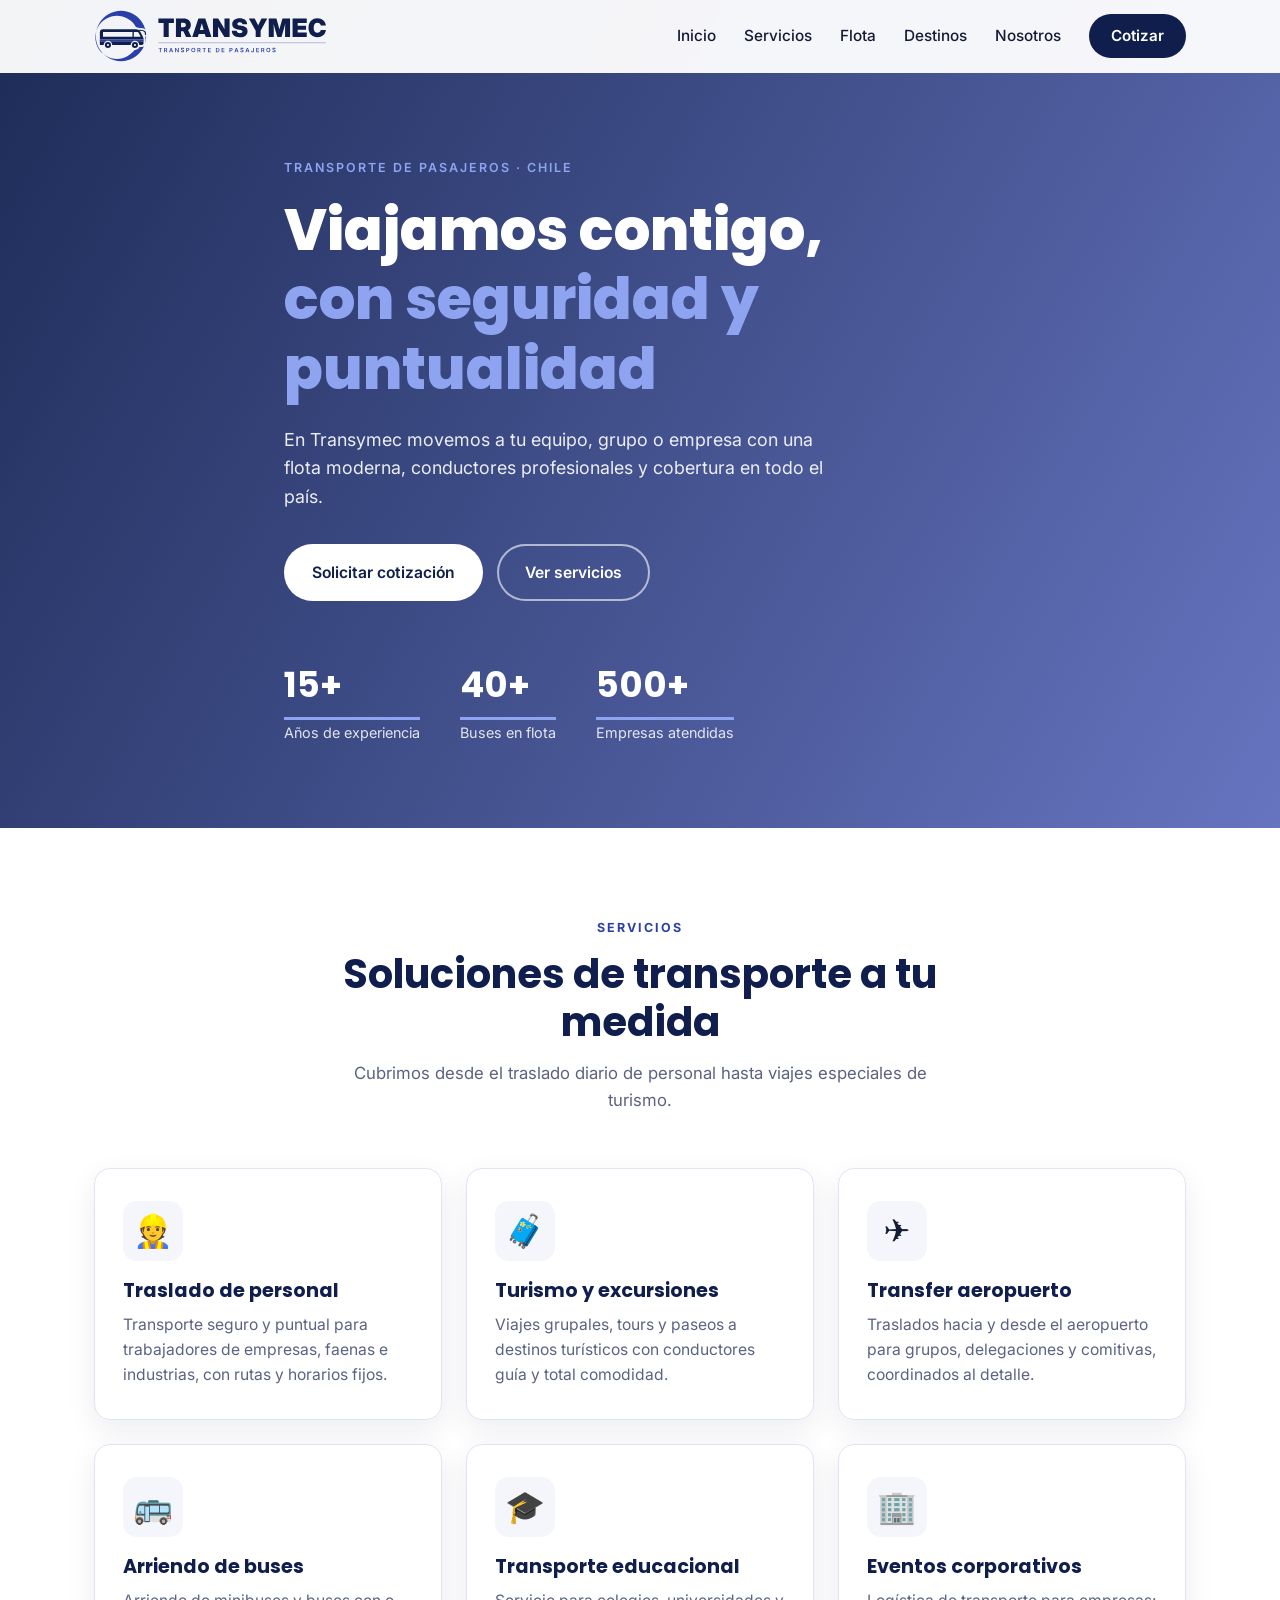
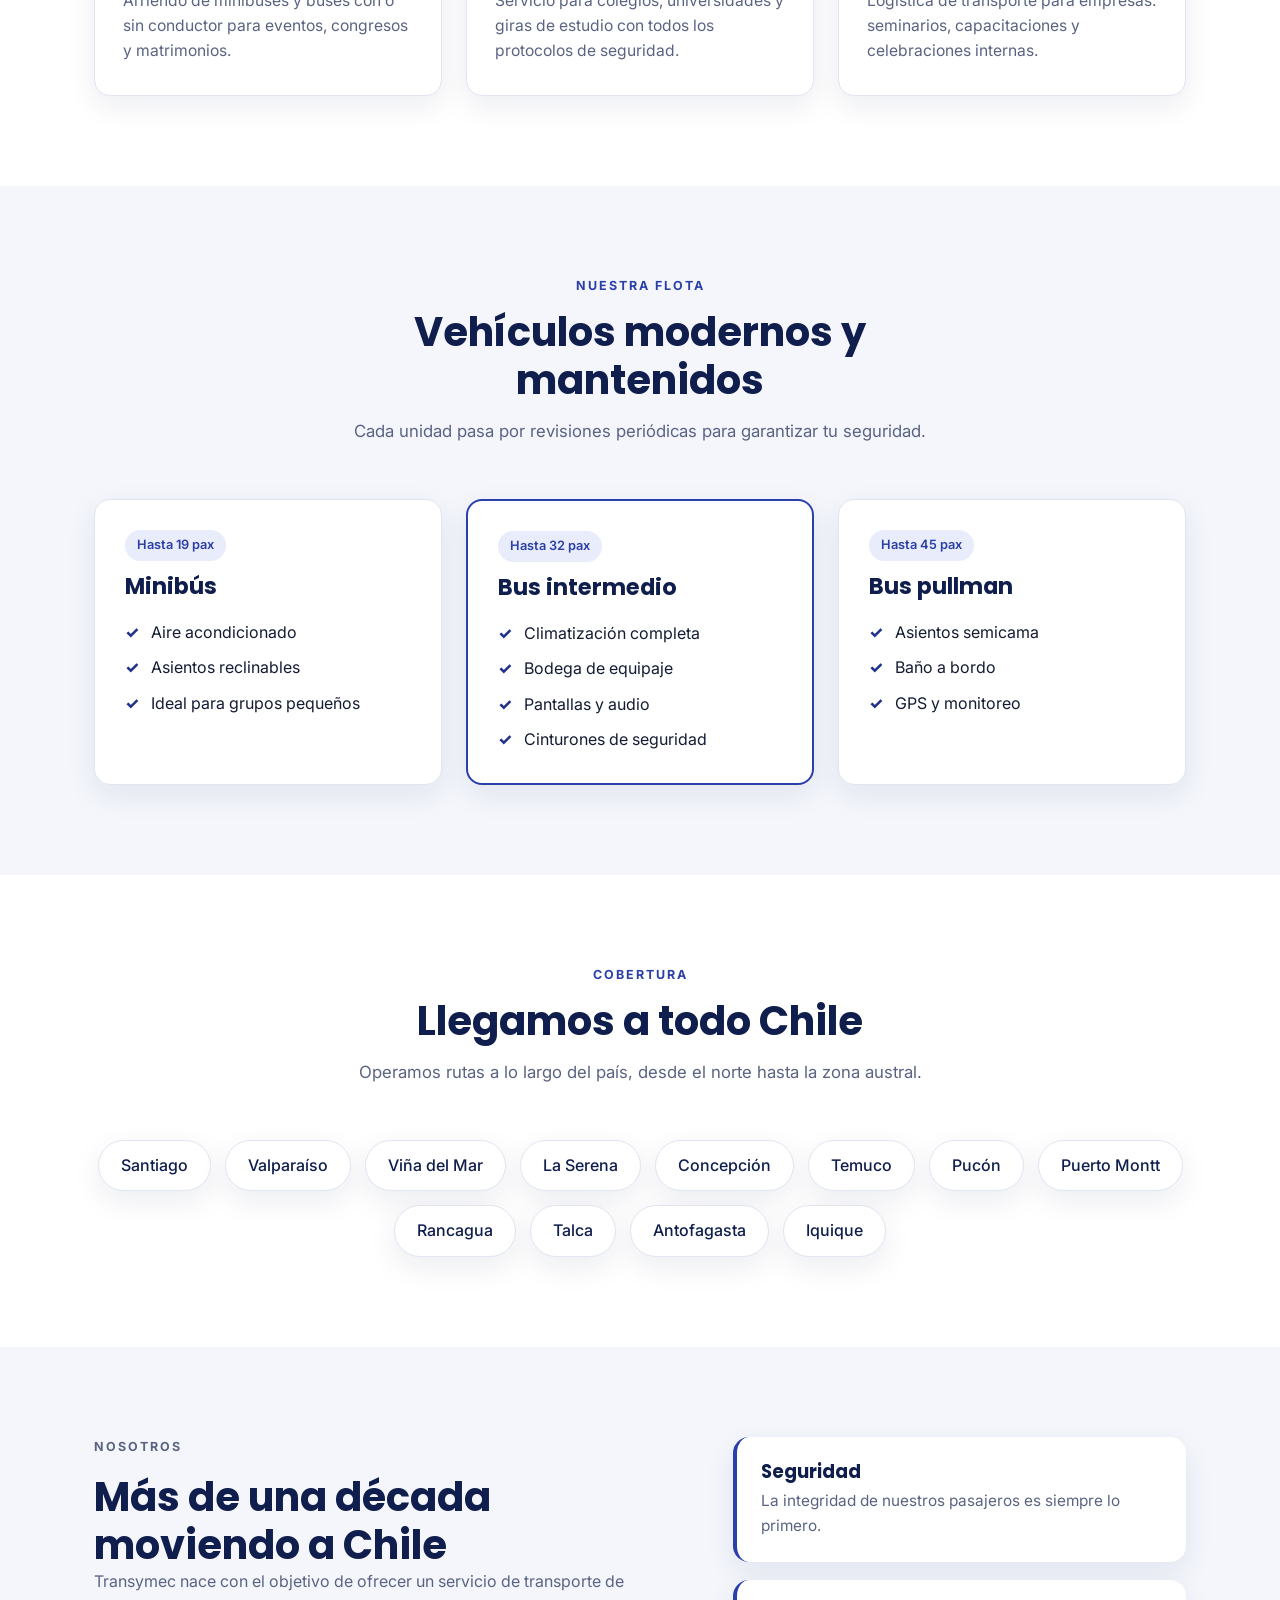
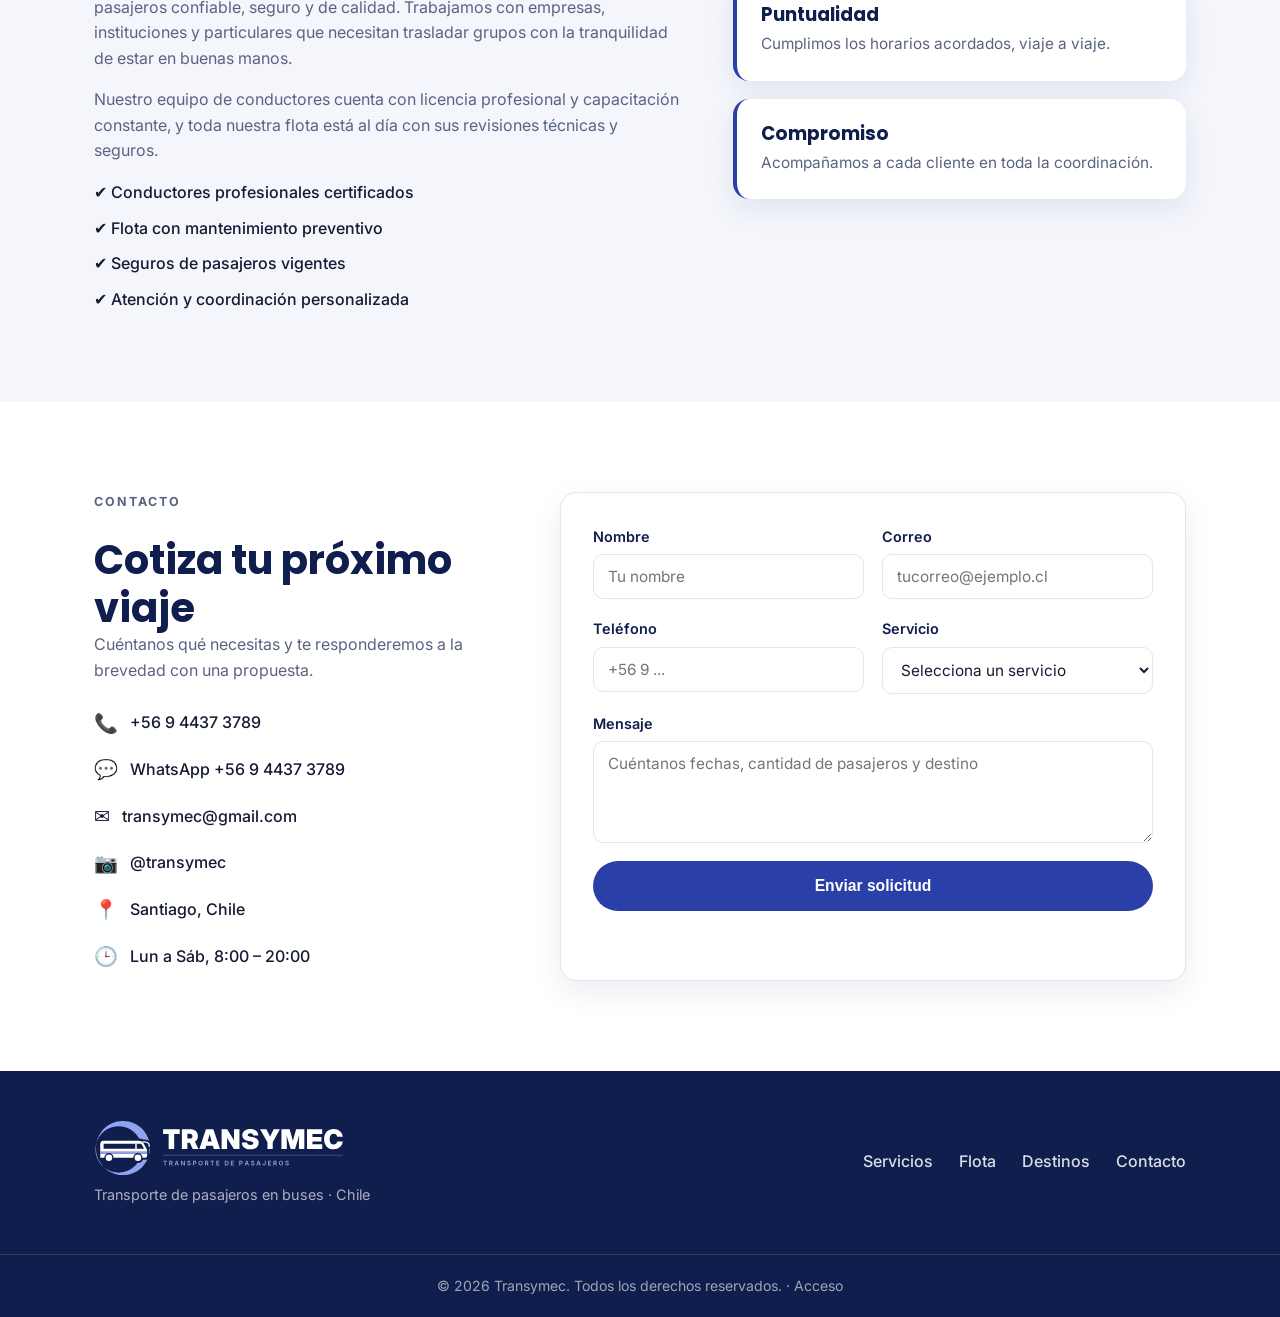
==== commit f901ba27: "Paleta de colores alineada al logo y datos de contacto reales - Reemplaza el naranja por los azules " ====
--- a/index.html
+++ b/index.html
@@ -208,8 +208,10 @@
         <h2 class="section__title">Cotiza tu próximo viaje</h2>
         <p>Cuéntanos qué necesitas y te responderemos a la brevedad con una propuesta.</p>
         <ul class="contact__list">
-          <li><span>📞</span> +56 9 1234 5678</li>
-          <li><span>✉️</span> contacto@transymec.cl</li>
+          <li><span>📞</span> <a href="tel:+56944373789">+56 9 4437 3789</a></li>
+          <li><span>💬</span> <a href="https://wa.me/56944373789" target="_blank" rel="noopener">WhatsApp +56 9 4437 3789</a></li>
+          <li><span>✉️</span> <a href="mailto:transymec@gmail.com">transymec@gmail.com</a></li>
+          <li><span>📷</span> <a href="https://instagram.com/transymec" target="_blank" rel="noopener">@transymec</a></li>
           <li><span>📍</span> Santiago, Chile</li>
           <li><span>🕒</span> Lun a Sáb, 8:00 – 20:00</li>
         </ul>
--- a/styles.css
+++ b/styles.css
@@ -1,19 +1,22 @@
 /* ===== Variables & Reset ===== */
 :root {
-  --blue-900: #0b2545;
-  --blue-700: #13315c;
-  --blue-500: #1d4e89;
-  --accent: #f5a623;
-  --accent-dark: #e0911a;
-  --ink: #1b2430;
-  --muted: #5b6b7e;
+  /* Paleta alineada al logo TRANSYMEC */
+  --blue-900: #0F1E4D;   /* azul marino del logo */
+  --blue-700: #1A2A6C;
+  --blue-500: #2B3FA8;   /* azul real del swoosh */
+  --accent: #2B3FA8;
+  --accent-dark: #22338C;
+  --accent-light: #8FA4F0; /* azul cielo para fondos oscuros */
+  --accent-soft: #E8ECFB;
+  --ink: #141B33;
+  --muted: #5A6382;
   --bg: #ffffff;
-  --bg-alt: #f4f7fb;
-  --line: #e2e8f0;
+  --bg-alt: #F4F6FC;
+  --line: #E1E5F2;
   --white: #ffffff;
   --radius: 16px;
-  --shadow: 0 10px 30px rgba(11, 37, 69, 0.08);
-  --shadow-lg: 0 20px 50px rgba(11, 37, 69, 0.15);
+  --shadow: 0 10px 30px rgba(15, 30, 77, 0.08);
+  --shadow-lg: 0 20px 50px rgba(15, 30, 77, 0.15);
   --max: 1140px;
 }
 
@@ -43,8 +46,8 @@
   border: 2px solid transparent; transition: transform .15s ease, box-shadow .2s ease, background .2s ease;
 }
 .btn:active { transform: translateY(1px); }
-.btn--primary { background: var(--accent); color: var(--blue-900); }
-.btn--primary:hover { background: var(--accent-dark); box-shadow: 0 8px 20px rgba(245,166,35,.35); }
+.btn--primary { background: var(--accent); color: var(--white); }
+.btn--primary:hover { background: var(--accent-dark); box-shadow: 0 8px 20px rgba(43,63,168,.35); }
 .btn--ghost { background: transparent; color: var(--white); border-color: rgba(255,255,255,.6); }
 .btn--ghost:hover { background: rgba(255,255,255,.12); }
 .btn--block { width: 100%; }
@@ -91,21 +94,24 @@
   position: relative; min-height: 92vh; display: flex; align-items: center;
   padding-top: 72px; color: var(--white);
   background:
-    linear-gradient(120deg, rgba(11,37,69,.92), rgba(29,78,137,.75)),
+    linear-gradient(120deg, rgba(15,30,77,.94), rgba(43,63,168,.72)),
     url("https://images.unsplash.com/photo-1544620347-c4fd4a3d5957?auto=format&fit=crop&w=1600&q=80") center/cover no-repeat;
 }
 .hero__content { position: relative; max-width: 760px; padding-top: 40px; padding-bottom: 40px; }
 .hero__eyebrow {
   display: inline-block; text-transform: uppercase; letter-spacing: 2px;
-  font-size: .78rem; font-weight: 600; color: var(--accent); margin-bottom: 18px;
+  font-size: .78rem; font-weight: 600; color: var(--accent-light); margin-bottom: 18px;
 }
 .hero__title { font-size: clamp(2.2rem, 5vw, 3.6rem); font-weight: 800; }
-.hero__title span { color: var(--accent); }
+.hero__title span { color: var(--accent-light); }
 .hero__lead { margin: 22px 0 32px; font-size: 1.12rem; max-width: 560px; color: rgba(255,255,255,.9); }
 .hero__actions { display: flex; gap: 14px; flex-wrap: wrap; }
+.hero .btn--primary { background: var(--white); color: var(--blue-900); }
+.hero .btn--primary:hover { background: var(--accent-soft); box-shadow: 0 8px 24px rgba(0,0,0,.25); }
+.stat strong { border-bottom: 3px solid var(--accent-light); padding-bottom: 4px; display: inline-block; }
 
 .hero__stats { display: flex; gap: 40px; margin-top: 56px; flex-wrap: wrap; }
-.stat strong { display: block; font-family: "Poppins"; font-size: 2.2rem; color: var(--accent); }
+.stat strong { display: block; font-family: "Poppins"; font-size: 2.2rem; color: var(--white); }
 .stat span { font-size: .9rem; color: rgba(255,255,255,.85); }
 
 /* ===== Sections ===== */
@@ -134,7 +140,7 @@
   padding: 30px; box-shadow: var(--shadow); display: flex; flex-direction: column; gap: 20px;
 }
 .fleet__item--featured { border: 2px solid var(--accent); transform: translateY(-8px); }
-.fleet__cap { display: inline-block; font-size: .8rem; font-weight: 600; color: var(--blue-500); background: var(--bg-alt); padding: 5px 12px; border-radius: 999px; }
+.fleet__cap { display: inline-block; font-size: .8rem; font-weight: 600; color: var(--blue-500); background: var(--accent-soft); padding: 5px 12px; border-radius: 999px; }
 .fleet__head h3 { margin-top: 12px; color: var(--blue-900); font-size: 1.4rem; }
 .fleet__feats { list-style: none; display: flex; flex-direction: column; gap: 10px; }
 .fleet__feats li { position: relative; padding-left: 26px; color: var(--ink); }
@@ -178,7 +184,7 @@
   font-family: inherit; font-size: .96rem; color: var(--ink); background: var(--bg); transition: border-color .2s ease, box-shadow .2s ease;
 }
 .field input:focus, .field select:focus, .field textarea:focus {
-  outline: none; border-color: var(--blue-500); box-shadow: 0 0 0 3px rgba(29,78,137,.12);
+  outline: none; border-color: var(--blue-500); box-shadow: 0 0 0 3px rgba(43,63,168,.15);
 }
 .contact__form .btn--block { grid-column: 1 / -1; }
 .form__msg { grid-column: 1 / -1; font-weight: 600; color: var(--blue-500); min-height: 1.2em; text-align: center; }
@@ -190,7 +196,7 @@
 .footer__brand p { font-size: .9rem; margin-top: 6px; color: rgba(255,255,255,.65); }
 .footer__nav { display: flex; gap: 26px; flex-wrap: wrap; }
 .footer__nav a { color: rgba(255,255,255,.85); font-weight: 500; transition: color .2s ease; }
-.footer__nav a:hover { color: var(--accent); }
+.footer__nav a:hover { color: var(--accent-light); }
 .footer__bottom { border-top: 1px solid rgba(255,255,255,.12); }
 .footer__bottom p { padding: 20px 0; font-size: .88rem; text-align: center; color: rgba(255,255,255,.6); }
 
@@ -244,7 +250,7 @@
   transition: border-color .2s ease, box-shadow .2s ease;
 }
 .auth-form input:focus {
-  outline: none; border-color: var(--blue-500); box-shadow: 0 0 0 3px rgba(29,78,137,.12);
+  outline: none; border-color: var(--blue-500); box-shadow: 0 0 0 3px rgba(43,63,168,.15);
 }
 .pwd { position: relative; }
 .pwd input { padding-right: 46px; }
@@ -284,7 +290,7 @@
 .admin-card p { color: var(--muted); font-size: .95rem; }
 .admin-badge {
   display: inline-block; margin-top: 14px; font-size: .76rem; font-weight: 600;
-  color: var(--accent-dark); background: #fdf3e1; padding: 4px 12px; border-radius: 999px;
+  color: var(--accent); background: var(--accent-soft); padding: 4px 12px; border-radius: 999px;
 }
 @media (max-width: 760px) {
   .admin-cards { grid-template-columns: 1fr; }
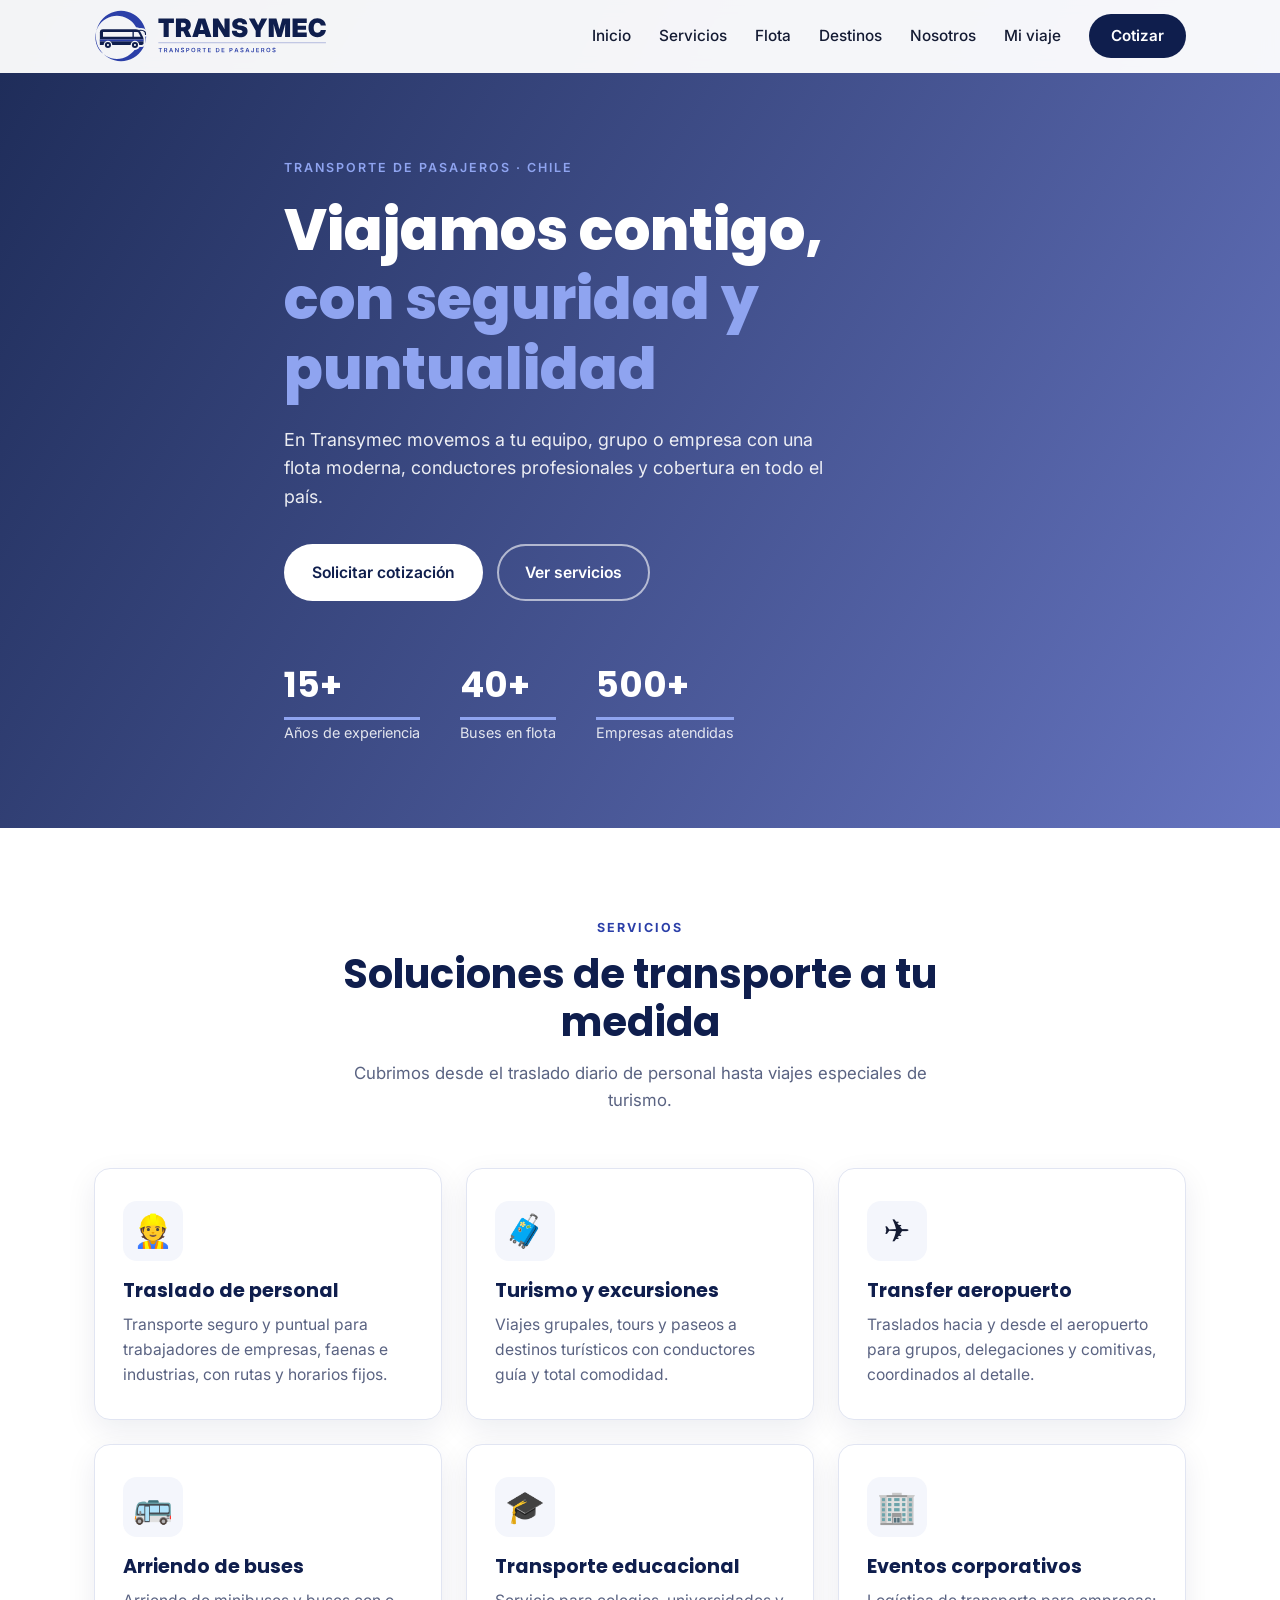
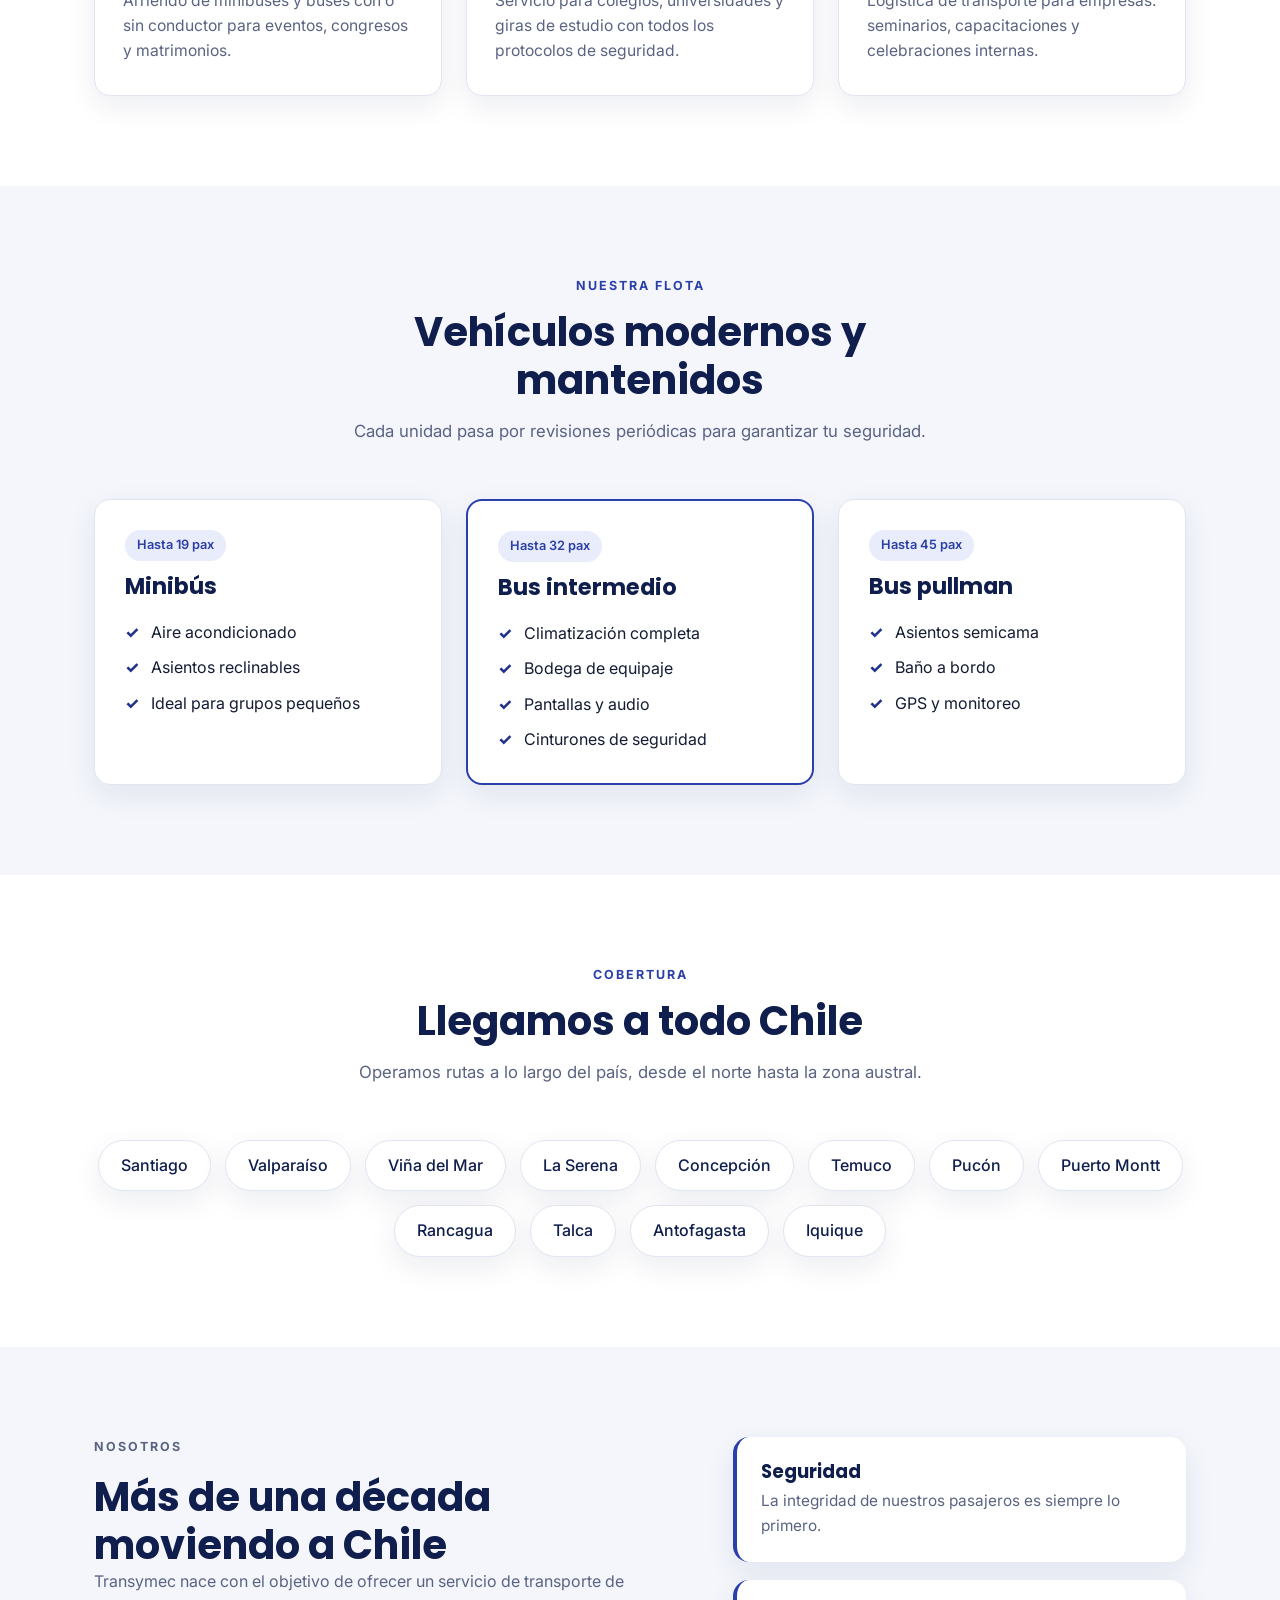
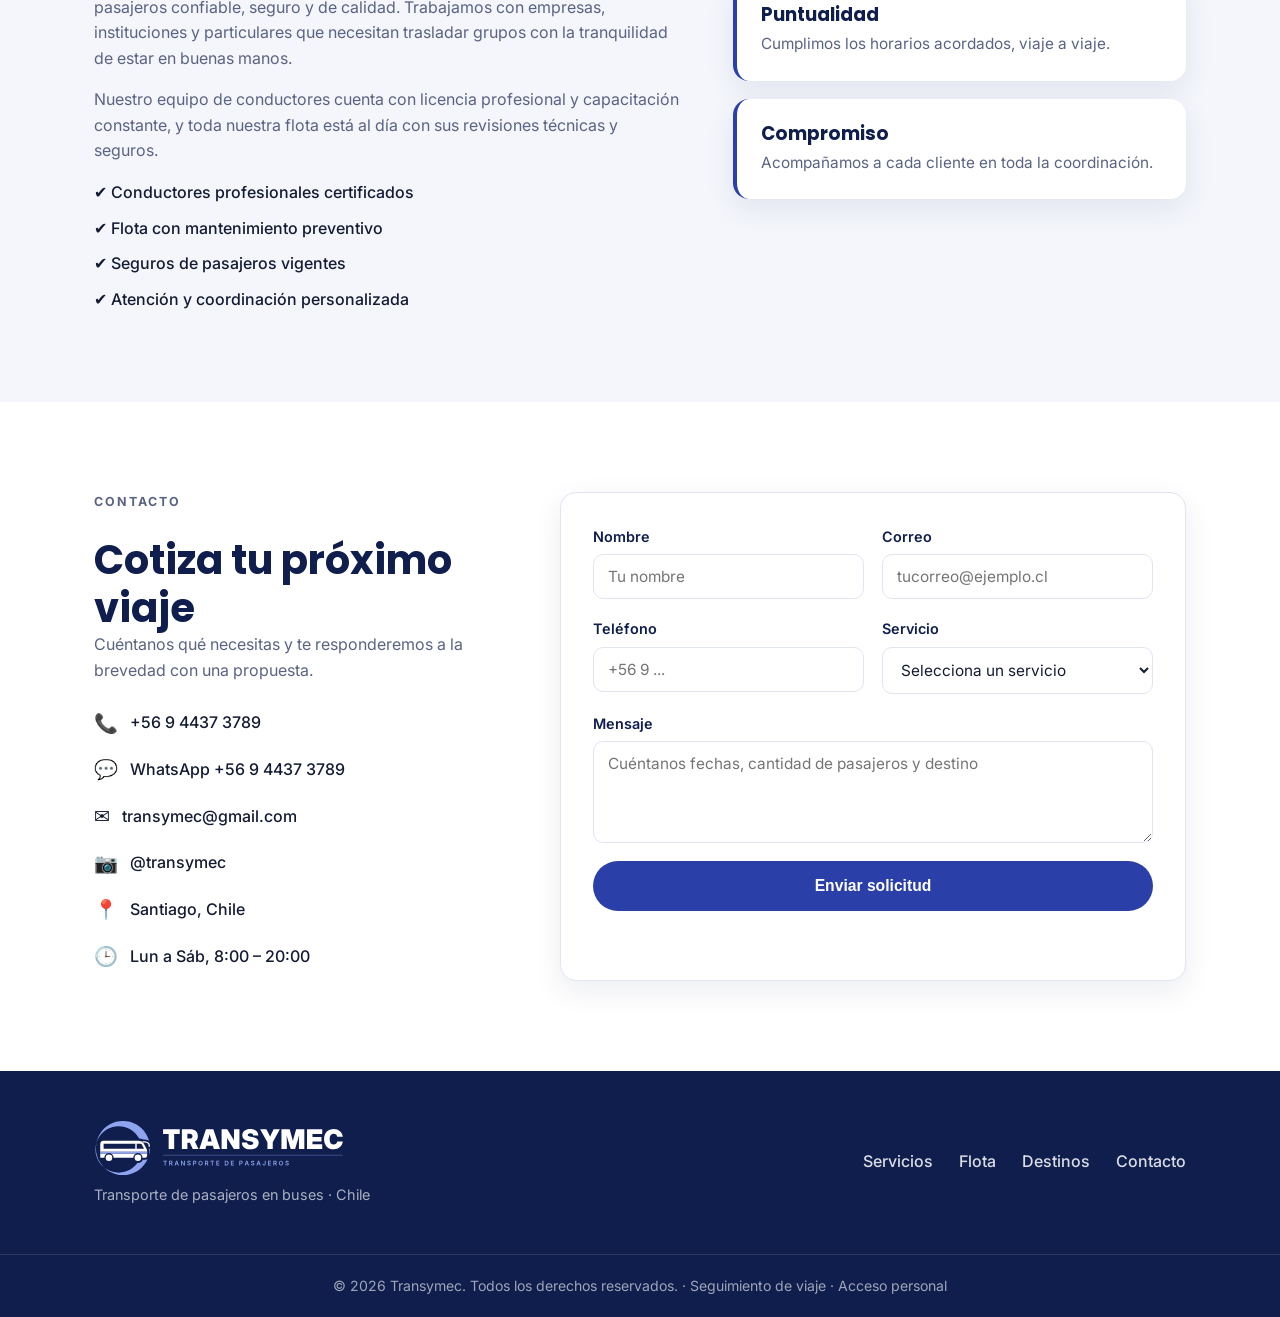
==== commit e206b00d: "CRM de viajes: vistas de administración, conductor y portal del pasajero - Administración: panel con" ====
--- a/index.html
+++ b/index.html
@@ -30,6 +30,7 @@
         <a href="#flota" class="nav__link">Flota</a>
         <a href="#destinos" class="nav__link">Destinos</a>
         <a href="#nosotros" class="nav__link">Nosotros</a>
+        <a href="viaje.html" class="nav__link">Mi viaje</a>
         <a href="#contacto" class="nav__cta">Cotizar</a>
       </nav>
 
@@ -270,7 +271,7 @@
     </div>
     <div class="footer__bottom">
       <div class="container">
-        <p>© <span id="year"></span> Transymec. Todos los derechos reservados. · <a href="login.html" style="color:rgba(255,255,255,.6)">Acceso</a></p>
+        <p>© <span id="year"></span> Transymec. Todos los derechos reservados. · <a href="viaje.html" style="color:rgba(255,255,255,.6)">Seguimiento de viaje</a> · <a href="login.html" style="color:rgba(255,255,255,.6)">Acceso personal</a></p>
       </div>
     </div>
   </footer>
--- a/styles.css
+++ b/styles.css
@@ -305,3 +305,12 @@
 @media (max-width: 600px) {
   .brand__logo { height: 40px; }
 }
+
+/* ===== Login: modo demo y acceso pasajero ===== */
+.auth-demo {
+  margin-top: 18px; padding: 12px 14px; border-radius: 12px; background: #FFF2D6; color: #6B4200;
+  font-size: .85rem; text-align: left; line-height: 1.55;
+}
+.auth-demo code { background: rgba(255,255,255,.7); padding: 1px 6px; border-radius: 5px; font-weight: 600; }
+.auth-alt { margin-top: 18px; font-size: .9rem; color: var(--muted); }
+.auth-alt a { color: var(--blue-500); font-weight: 600; }
